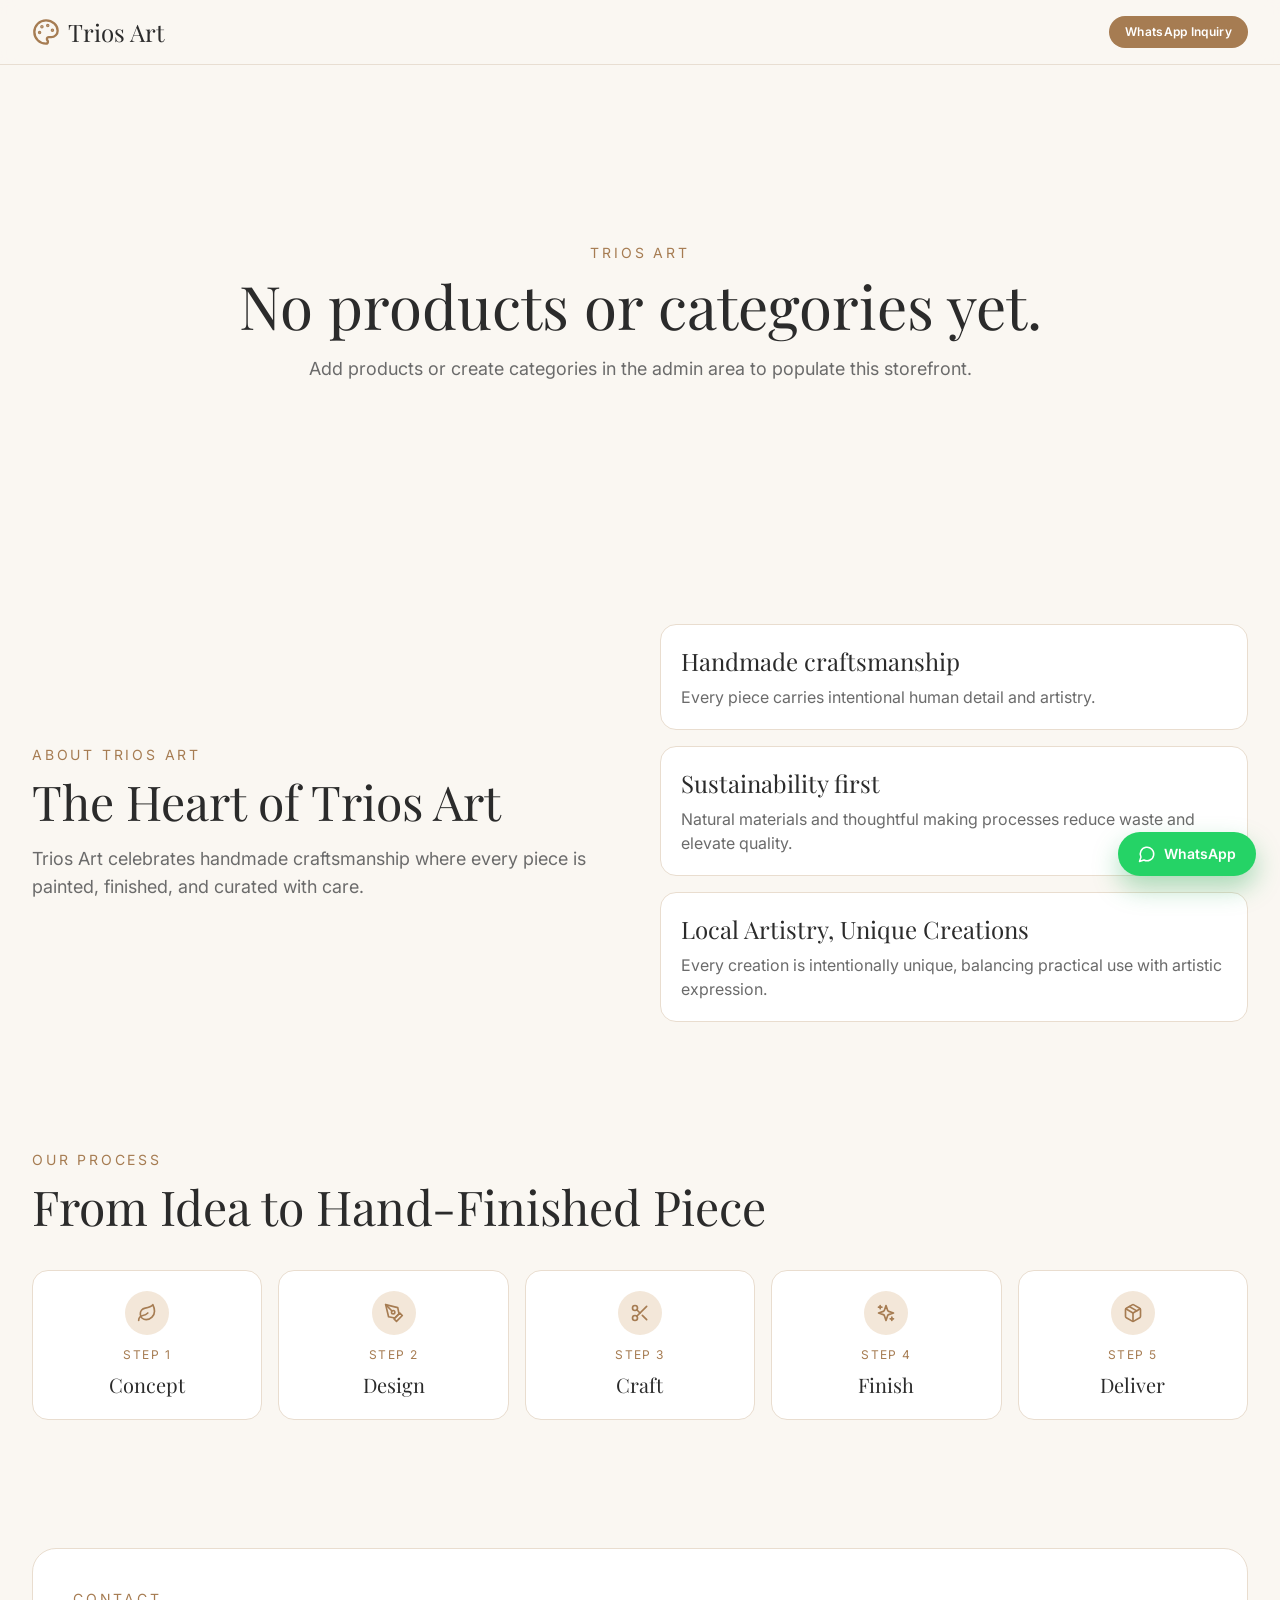
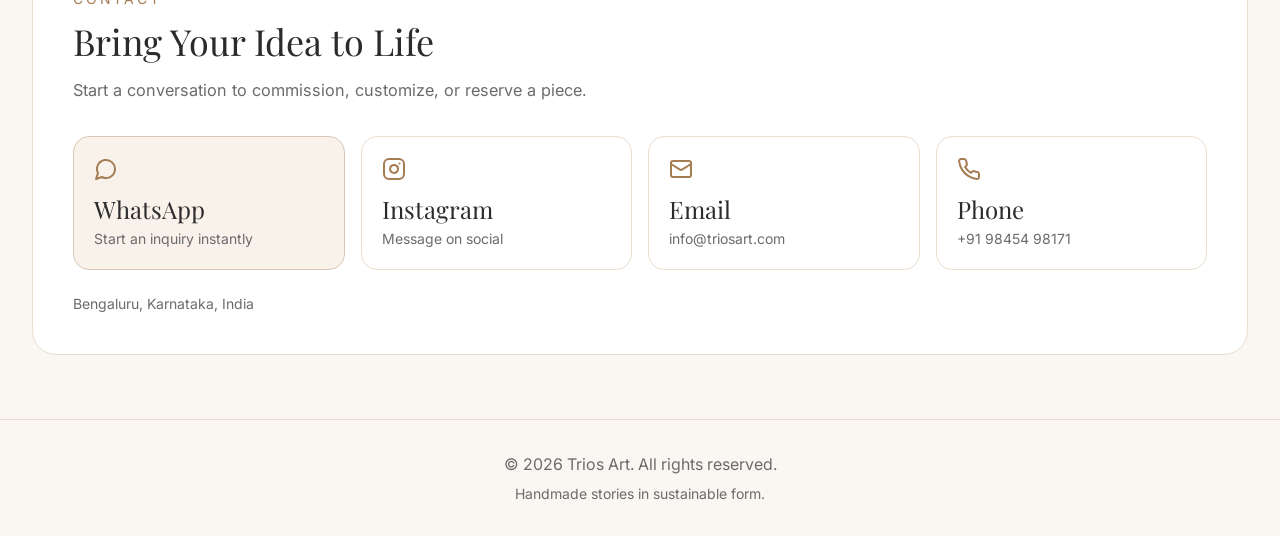
==== index.html @ 34c8eeb1 "Deploy from private repo" ====
<!doctype html>
<html lang="en">
  <head>
    <meta charset="UTF-8" />
    <link rel="icon" type="image/svg+xml" href="./vite.svg" />
    <meta name="viewport" content="width=device-width, initial-scale=1.0" />
    <title>Trios Art | Hand-Painted Jute Bags</title>
    <meta name="description" content="Trios Art offers unique hand-painted jute bags that combine artistic expression with sustainable fashion. Shop our collection of eco-friendly, stylish bags.">
    <script type="module" crossorigin src="./assets/index-BAmdOoWo.js"></script>
    <link rel="stylesheet" crossorigin href="./assets/index-DMpPQ1iT.css">
  </head>
  <body>
    <div id="root"></div>
  </body>
</html>
---- assets/index-DMpPQ1iT.css ----
@import"https://fonts.googleapis.com/css2?family=Inter:wght@400;500;600;700&family=Playfair+Display:wght@500;600;700&display=swap";*,:before,:after{--tw-border-spacing-x: 0;--tw-border-spacing-y: 0;--tw-translate-x: 0;--tw-translate-y: 0;--tw-rotate: 0;--tw-skew-x: 0;--tw-skew-y: 0;--tw-scale-x: 1;--tw-scale-y: 1;--tw-pan-x: ;--tw-pan-y: ;--tw-pinch-zoom: ;--tw-scroll-snap-strictness: proximity;--tw-gradient-from-position: ;--tw-gradient-via-position: ;--tw-gradient-to-position: ;--tw-ordinal: ;--tw-slashed-zero: ;--tw-numeric-figure: ;--tw-numeric-spacing: ;--tw-numeric-fraction: ;--tw-ring-inset: ;--tw-ring-offset-width: 0px;--tw-ring-offset-color: #fff;--tw-ring-color: rgb(59 130 246 / .5);--tw-ring-offset-shadow: 0 0 #0000;--tw-ring-shadow: 0 0 #0000;--tw-shadow: 0 0 #0000;--tw-shadow-colored: 0 0 #0000;--tw-blur: ;--tw-brightness: ;--tw-contrast: ;--tw-grayscale: ;--tw-hue-rotate: ;--tw-invert: ;--tw-saturate: ;--tw-sepia: ;--tw-drop-shadow: ;--tw-backdrop-blur: ;--tw-backdrop-brightness: ;--tw-backdrop-contrast: ;--tw-backdrop-grayscale: ;--tw-backdrop-hue-rotate: ;--tw-backdrop-invert: ;--tw-backdrop-opacity: ;--tw-backdrop-saturate: ;--tw-backdrop-sepia: ;--tw-contain-size: ;--tw-contain-layout: ;--tw-contain-paint: ;--tw-contain-style: }::backdrop{--tw-border-spacing-x: 0;--tw-border-spacing-y: 0;--tw-translate-x: 0;--tw-translate-y: 0;--tw-rotate: 0;--tw-skew-x: 0;--tw-skew-y: 0;--tw-scale-x: 1;--tw-scale-y: 1;--tw-pan-x: ;--tw-pan-y: ;--tw-pinch-zoom: ;--tw-scroll-snap-strictness: proximity;--tw-gradient-from-position: ;--tw-gradient-via-position: ;--tw-gradient-to-position: ;--tw-ordinal: ;--tw-slashed-zero: ;--tw-numeric-figure: ;--tw-numeric-spacing: ;--tw-numeric-fraction: ;--tw-ring-inset: ;--tw-ring-offset-width: 0px;--tw-ring-offset-color: #fff;--tw-ring-color: rgb(59 130 246 / .5);--tw-ring-offset-shadow: 0 0 #0000;--tw-ring-shadow: 0 0 #0000;--tw-shadow: 0 0 #0000;--tw-shadow-colored: 0 0 #0000;--tw-blur: ;--tw-brightness: ;--tw-contrast: ;--tw-grayscale: ;--tw-hue-rotate: ;--tw-invert: ;--tw-saturate: ;--tw-sepia: ;--tw-drop-shadow: ;--tw-backdrop-blur: ;--tw-backdrop-brightness: ;--tw-backdrop-contrast: ;--tw-backdrop-grayscale: ;--tw-backdrop-hue-rotate: ;--tw-backdrop-invert: ;--tw-backdrop-opacity: ;--tw-backdrop-saturate: ;--tw-backdrop-sepia: ;--tw-contain-size: ;--tw-contain-layout: ;--tw-contain-paint: ;--tw-contain-style: }*,:before,:after{box-sizing:border-box;border-width:0;border-style:solid;border-color:#cfcfcf}:before,:after{--tw-content: ""}html,:host{line-height:1.5;-webkit-text-size-adjust:100%;-moz-tab-size:4;-o-tab-size:4;tab-size:4;font-family:Inter,ui-sans-serif,system-ui,sans-serif;font-feature-settings:normal;font-variation-settings:normal;-webkit-tap-highlight-color:transparent}body{margin:0;line-height:inherit}hr{height:0;color:inherit;border-top-width:1px}abbr:where([title]){-webkit-text-decoration:underline dotted;text-decoration:underline dotted}h1,h2,h3,h4,h5,h6{font-size:inherit;font-weight:inherit}a{color:inherit;text-decoration:inherit}b,strong{font-weight:bolder}code,kbd,samp,pre{font-family:ui-monospace,SFMono-Regular,Menlo,Monaco,Consolas,Liberation Mono,Courier New,monospace;font-feature-settings:normal;font-variation-settings:normal;font-size:1em}small{font-size:80%}sub,sup{font-size:75%;line-height:0;position:relative;vertical-align:baseline}sub{bottom:-.25em}sup{top:-.5em}table{text-indent:0;border-color:inherit;border-collapse:collapse}button,input,optgroup,select,textarea{font-family:inherit;font-feature-settings:inherit;font-variation-settings:inherit;font-size:100%;font-weight:inherit;line-height:inherit;letter-spacing:inherit;color:inherit;margin:0;padding:0}button,select{text-transform:none}button,input:where([type=button]),input:where([type=reset]),input:where([type=submit]){-webkit-appearance:button;background-color:transparent;background-image:none}:-moz-focusring{outline:auto}:-moz-ui-invalid{box-shadow:none}progress{vertical-align:baseline}::-webkit-inner-spin-button,::-webkit-outer-spin-button{height:auto}[type=search]{-webkit-appearance:textfield;outline-offset:-2px}::-webkit-search-decoration{-webkit-appearance:none}::-webkit-file-upload-button{-webkit-appearance:button;font:inherit}summary{display:list-item}blockquote,dl,dd,h1,h2,h3,h4,h5,h6,hr,figure,p,pre{margin:0}fieldset{margin:0;padding:0}legend{padding:0}ol,ul,menu{list-style:none;margin:0;padding:0}dialog{padding:0}textarea{resize:vertical}input::-moz-placeholder,textarea::-moz-placeholder{opacity:1;color:#6e6e6e}input::placeholder,textarea::placeholder{opacity:1;color:#6e6e6e}button,[role=button]{cursor:pointer}:disabled{cursor:default}img,svg,video,canvas,audio,iframe,embed,object{display:block;vertical-align:middle}img,video{max-width:100%;height:auto}[hidden]:where(:not([hidden=until-found])){display:none}html{scroll-behavior:smooth}body{font-family:Inter,ui-sans-serif,system-ui,sans-serif;background:#faf7f2;color:#2b2b2b}.pointer-events-none{pointer-events:none}.fixed{position:fixed}.absolute{position:absolute}.relative{position:relative}.sticky{position:sticky}.inset-0{top:0;right:0;bottom:0;left:0}.bottom-5{bottom:1.25rem}.bottom-6{bottom:1.5rem}.left-4{left:1rem}.left-6{left:1.5rem}.right-5{right:1.25rem}.right-6{right:1.5rem}.top-0{top:0}.top-4{top:1rem}.top-6{top:1.5rem}.z-10{z-index:10}.z-40{z-index:40}.z-50{z-index:50}.mx-auto{margin-left:auto;margin-right:auto}.-mt-3{margin-top:-.75rem}.mb-1{margin-bottom:.25rem}.mb-14{margin-bottom:3.5rem}.mb-2{margin-bottom:.5rem}.mb-3{margin-bottom:.75rem}.mb-4{margin-bottom:1rem}.mb-6{margin-bottom:1.5rem}.mb-8{margin-bottom:2rem}.ml-auto{margin-left:auto}.mt-0\.5{margin-top:.125rem}.mt-1{margin-top:.25rem}.mt-10{margin-top:2.5rem}.mt-2{margin-top:.5rem}.mt-3{margin-top:.75rem}.mt-4{margin-top:1rem}.mt-5{margin-top:1.25rem}.mt-6{margin-top:1.5rem}.mt-8{margin-top:2rem}.line-clamp-2{overflow:hidden;display:-webkit-box;-webkit-box-orient:vertical;-webkit-line-clamp:2}.line-clamp-3{overflow:hidden;display:-webkit-box;-webkit-box-orient:vertical;-webkit-line-clamp:3}.line-clamp-5{overflow:hidden;display:-webkit-box;-webkit-box-orient:vertical;-webkit-line-clamp:5}.block{display:block}.inline-block{display:inline-block}.flex{display:flex}.inline-flex{display:inline-flex}.grid{display:grid}.hidden{display:none}.h-11{height:2.75rem}.h-14{height:3.5rem}.h-2{height:.5rem}.h-2\.5{height:.625rem}.h-20{height:5rem}.h-24{height:6rem}.h-28{height:7rem}.h-4{height:1rem}.h-5{height:1.25rem}.h-64{height:16rem}.h-7{height:1.75rem}.h-9{height:2.25rem}.h-\[320px\]{height:320px}.h-\[420px\]{height:420px}.h-full{height:100%}.min-h-\[55vh\]{min-height:55vh}.min-h-screen{min-height:100vh}.w-11{width:2.75rem}.w-14{width:3.5rem}.w-2{width:.5rem}.w-20{width:5rem}.w-28{width:7rem}.w-4{width:1rem}.w-5{width:1.25rem}.w-7{width:1.75rem}.w-9{width:2.25rem}.w-auto{width:auto}.w-fit{width:-moz-fit-content;width:fit-content}.w-full{width:100%}.min-w-0{min-width:0px}.max-w-2xl{max-width:42rem}.max-w-3xl{max-width:48rem}.max-w-6xl{max-width:72rem}.max-w-7xl{max-width:80rem}.max-w-md{max-width:28rem}.flex-1{flex:1 1 0%}.flex-shrink-0{flex-shrink:0}.translate-y-0{--tw-translate-y: 0px;transform:translate(var(--tw-translate-x),var(--tw-translate-y)) rotate(var(--tw-rotate)) skew(var(--tw-skew-x)) skewY(var(--tw-skew-y)) scaleX(var(--tw-scale-x)) scaleY(var(--tw-scale-y))}.translate-y-5{--tw-translate-y: 1.25rem;transform:translate(var(--tw-translate-x),var(--tw-translate-y)) rotate(var(--tw-rotate)) skew(var(--tw-skew-x)) skewY(var(--tw-skew-y)) scaleX(var(--tw-scale-x)) scaleY(var(--tw-scale-y))}.transform{transform:translate(var(--tw-translate-x),var(--tw-translate-y)) rotate(var(--tw-rotate)) skew(var(--tw-skew-x)) skewY(var(--tw-skew-y)) scaleX(var(--tw-scale-x)) scaleY(var(--tw-scale-y))}.cursor-pointer{cursor:pointer}.select-none{-webkit-user-select:none;-moz-user-select:none;user-select:none}.resize-y{resize:vertical}.grid-cols-1{grid-template-columns:repeat(1,minmax(0,1fr))}.grid-cols-2{grid-template-columns:repeat(2,minmax(0,1fr))}.grid-cols-3{grid-template-columns:repeat(3,minmax(0,1fr))}.grid-cols-5{grid-template-columns:repeat(5,minmax(0,1fr))}.flex-col{flex-direction:column}.flex-wrap{flex-wrap:wrap}.items-start{align-items:flex-start}.items-end{align-items:flex-end}.items-center{align-items:center}.justify-end{justify-content:flex-end}.justify-center{justify-content:center}.justify-between{justify-content:space-between}.gap-1{gap:.25rem}.gap-10{gap:2.5rem}.gap-2{gap:.5rem}.gap-3{gap:.75rem}.gap-4{gap:1rem}.gap-6{gap:1.5rem}.space-y-2>:not([hidden])~:not([hidden]){--tw-space-y-reverse: 0;margin-top:calc(.5rem * calc(1 - var(--tw-space-y-reverse)));margin-bottom:calc(.5rem * var(--tw-space-y-reverse))}.space-y-3>:not([hidden])~:not([hidden]){--tw-space-y-reverse: 0;margin-top:calc(.75rem * calc(1 - var(--tw-space-y-reverse)));margin-bottom:calc(.75rem * var(--tw-space-y-reverse))}.space-y-4>:not([hidden])~:not([hidden]){--tw-space-y-reverse: 0;margin-top:calc(1rem * calc(1 - var(--tw-space-y-reverse)));margin-bottom:calc(1rem * var(--tw-space-y-reverse))}.space-y-6>:not([hidden])~:not([hidden]){--tw-space-y-reverse: 0;margin-top:calc(1.5rem * calc(1 - var(--tw-space-y-reverse)));margin-bottom:calc(1.5rem * var(--tw-space-y-reverse))}.space-y-8>:not([hidden])~:not([hidden]){--tw-space-y-reverse: 0;margin-top:calc(2rem * calc(1 - var(--tw-space-y-reverse)));margin-bottom:calc(2rem * var(--tw-space-y-reverse))}.overflow-hidden{overflow:hidden}.truncate{overflow:hidden;text-overflow:ellipsis;white-space:nowrap}.rounded{border-radius:.25rem}.rounded-2xl{border-radius:1rem}.rounded-3xl{border-radius:1.5rem}.rounded-full{border-radius:9999px}.rounded-lg{border-radius:.5rem}.rounded-xl{border-radius:.75rem}.border{border-width:1px}.border-b{border-bottom-width:1px}.border-t{border-top-width:1px}.border-dashed{border-style:dashed}.border-\[\#A67C52\]{--tw-border-opacity: 1;border-color:rgb(166 124 82 / var(--tw-border-opacity, 1))}.border-\[\#D9C8B7\]{--tw-border-opacity: 1;border-color:rgb(217 200 183 / var(--tw-border-opacity, 1))}.border-\[\#E8DED2\]{--tw-border-opacity: 1;border-color:rgb(232 222 210 / var(--tw-border-opacity, 1))}.border-\[\#E9DDCF\]{--tw-border-opacity: 1;border-color:rgb(233 221 207 / var(--tw-border-opacity, 1))}.border-\[\#EDE3D8\]{--tw-border-opacity: 1;border-color:rgb(237 227 216 / var(--tw-border-opacity, 1))}.border-\[\#EFE5D9\]{--tw-border-opacity: 1;border-color:rgb(239 229 217 / var(--tw-border-opacity, 1))}.border-amber-200{--tw-border-opacity: 1;border-color:rgb(245 229 161 / var(--tw-border-opacity, 1))}.border-gray-200{--tw-border-opacity: 1;border-color:rgb(207 207 207 / var(--tw-border-opacity, 1))}.border-gray-300{--tw-border-opacity: 1;border-color:rgb(158 158 158 / var(--tw-border-opacity, 1))}.border-indigo-500{--tw-border-opacity: 1;border-color:rgb(91 68 204 / var(--tw-border-opacity, 1))}.border-indigo-600{--tw-border-opacity: 1;border-color:rgb(76 55 171 / var(--tw-border-opacity, 1))}.border-red-200{--tw-border-opacity: 1;border-color:rgb(254 202 202 / var(--tw-border-opacity, 1))}.border-red-300{--tw-border-opacity: 1;border-color:rgb(252 165 165 / var(--tw-border-opacity, 1))}.border-transparent{border-color:transparent}.bg-\[\#25D366\]{--tw-bg-opacity: 1;background-color:rgb(37 211 102 / var(--tw-bg-opacity, 1))}.bg-\[\#A67C52\]{--tw-bg-opacity: 1;background-color:rgb(166 124 82 / var(--tw-bg-opacity, 1))}.bg-\[\#A67C52\]\/10{background-color:#a67c521a}.bg-\[\#C4A882\]{--tw-bg-opacity: 1;background-color:rgb(196 168 130 / var(--tw-bg-opacity, 1))}.bg-\[\#F1E4D6\]{--tw-bg-opacity: 1;background-color:rgb(241 228 214 / var(--tw-bg-opacity, 1))}.bg-\[\#F3E7D9\]{--tw-bg-opacity: 1;background-color:rgb(243 231 217 / var(--tw-bg-opacity, 1))}.bg-\[\#F4E9DC\]{--tw-bg-opacity: 1;background-color:rgb(244 233 220 / var(--tw-bg-opacity, 1))}.bg-\[\#F4EEE6\]{--tw-bg-opacity: 1;background-color:rgb(244 238 230 / var(--tw-bg-opacity, 1))}.bg-\[\#F7F1E8\]{--tw-bg-opacity: 1;background-color:rgb(247 241 232 / var(--tw-bg-opacity, 1))}.bg-\[\#F8F2EA\]{--tw-bg-opacity: 1;background-color:rgb(248 242 234 / var(--tw-bg-opacity, 1))}.bg-\[\#FAF7F2\]{--tw-bg-opacity: 1;background-color:rgb(250 247 242 / var(--tw-bg-opacity, 1))}.bg-\[\#FAF7F2\]\/90{background-color:#faf7f2e6}.bg-\[\#FBF8F3\]{--tw-bg-opacity: 1;background-color:rgb(251 248 243 / var(--tw-bg-opacity, 1))}.bg-amber-50{--tw-bg-opacity: 1;background-color:rgb(255 251 235 / var(--tw-bg-opacity, 1))}.bg-gray-100{--tw-bg-opacity: 1;background-color:rgb(229 229 229 / var(--tw-bg-opacity, 1))}.bg-gray-50{--tw-bg-opacity: 1;background-color:rgb(245 245 245 / var(--tw-bg-opacity, 1))}.bg-green-100{--tw-bg-opacity: 1;background-color:rgb(220 252 231 / var(--tw-bg-opacity, 1))}.bg-indigo-50{--tw-bg-opacity: 1;background-color:rgb(240 236 249 / var(--tw-bg-opacity, 1))}.bg-indigo-600{--tw-bg-opacity: 1;background-color:rgb(76 55 171 / var(--tw-bg-opacity, 1))}.bg-red-50{--tw-bg-opacity: 1;background-color:rgb(254 242 242 / var(--tw-bg-opacity, 1))}.bg-red-600{--tw-bg-opacity: 1;background-color:rgb(220 38 38 / var(--tw-bg-opacity, 1))}.bg-white{--tw-bg-opacity: 1;background-color:rgb(255 255 255 / var(--tw-bg-opacity, 1))}.bg-white\/80{background-color:#fffc}.bg-gradient-to-b{background-image:linear-gradient(to bottom,var(--tw-gradient-stops))}.from-\[\#F5EDE0\]{--tw-gradient-from: #F5EDE0 var(--tw-gradient-from-position);--tw-gradient-to: rgb(245 237 224 / 0) var(--tw-gradient-to-position);--tw-gradient-stops: var(--tw-gradient-from), var(--tw-gradient-to)}.via-\[\#FAF3EB\]{--tw-gradient-to: rgb(250 243 235 / 0) var(--tw-gradient-to-position);--tw-gradient-stops: var(--tw-gradient-from), #FAF3EB var(--tw-gradient-via-position), var(--tw-gradient-to)}.to-\[\#FAF7F2\]{--tw-gradient-to: #FAF7F2 var(--tw-gradient-to-position)}.fill-current{fill:currentColor}.object-contain{-o-object-fit:contain;object-fit:contain}.object-cover{-o-object-fit:cover;object-fit:cover}.p-1{padding:.25rem}.p-2{padding:.5rem}.p-3{padding:.75rem}.p-4{padding:1rem}.p-5{padding:1.25rem}.p-6{padding:1.5rem}.p-7{padding:1.75rem}.p-8{padding:2rem}.px-2{padding-left:.5rem;padding-right:.5rem}.px-3{padding-left:.75rem;padding-right:.75rem}.px-4{padding-left:1rem;padding-right:1rem}.px-5{padding-left:1.25rem;padding-right:1.25rem}.px-6{padding-left:1.5rem;padding-right:1.5rem}.py-0\.5{padding-top:.125rem;padding-bottom:.125rem}.py-1{padding-top:.25rem;padding-bottom:.25rem}.py-1\.5{padding-top:.375rem;padding-bottom:.375rem}.py-10{padding-top:2.5rem;padding-bottom:2.5rem}.py-14{padding-top:3.5rem;padding-bottom:3.5rem}.py-16{padding-top:4rem;padding-bottom:4rem}.py-2{padding-top:.5rem;padding-bottom:.5rem}.py-2\.5{padding-top:.625rem;padding-bottom:.625rem}.py-3{padding-top:.75rem;padding-bottom:.75rem}.py-4{padding-top:1rem;padding-bottom:1rem}.py-8{padding-top:2rem;padding-bottom:2rem}.pb-8{padding-bottom:2rem}.pt-14{padding-top:3.5rem}.pt-3{padding-top:.75rem}.pt-4{padding-top:1rem}.pt-6{padding-top:1.5rem}.text-left{text-align:left}.text-center{text-align:center}.font-serif{font-family:ui-serif,Georgia,Cambria,Times New Roman,Times,serif}.text-2xl{font-size:1.5rem;line-height:2rem}.text-4xl{font-size:2.25rem;line-height:2.5rem}.text-5xl{font-size:3rem;line-height:1}.text-\[0\.65rem\]{font-size:.65rem}.text-\[0\.94rem\]{font-size:.94rem}.text-\[0\.95rem\]{font-size:.95rem}.text-\[0\.97rem\]{font-size:.97rem}.text-\[0\.98rem\]{font-size:.98rem}.text-\[1\.02rem\]{font-size:1.02rem}.text-\[1\.65rem\]{font-size:1.65rem}.text-\[1\.6rem\]{font-size:1.6rem}.text-\[2\.05rem\]{font-size:2.05rem}.text-\[2\.35rem\]{font-size:2.35rem}.text-\[2rem\]{font-size:2rem}.text-\[8rem\]{font-size:8rem}.text-base{font-size:1rem;line-height:1.5rem}.text-lg{font-size:1.125rem;line-height:1.75rem}.text-sm{font-size:.875rem;line-height:1.25rem}.text-xl{font-size:1.25rem;line-height:1.75rem}.text-xs{font-size:.75rem;line-height:1rem}.font-bold{font-weight:700}.font-medium{font-weight:500}.font-semibold{font-weight:600}.uppercase{text-transform:uppercase}.leading-\[1\.1\]{line-height:1.1}.leading-none{line-height:1}.leading-relaxed{line-height:1.625}.leading-tight{line-height:1.25}.tracking-\[0\.08em\]{letter-spacing:.08em}.tracking-\[0\.12em\]{letter-spacing:.12em}.tracking-\[0\.14em\]{letter-spacing:.14em}.tracking-\[0\.18em\]{letter-spacing:.18em}.tracking-\[0\.1em\]{letter-spacing:.1em}.tracking-\[0\.2em\]{letter-spacing:.2em}.tracking-wide{letter-spacing:.025em}.text-\[\#2B2B2B\]{--tw-text-opacity: 1;color:rgb(43 43 43 / var(--tw-text-opacity, 1))}.text-\[\#6B6B6B\]{--tw-text-opacity: 1;color:rgb(107 107 107 / var(--tw-text-opacity, 1))}.text-\[\#7F5B3A\]{--tw-text-opacity: 1;color:rgb(127 91 58 / var(--tw-text-opacity, 1))}.text-\[\#8F6843\]{--tw-text-opacity: 1;color:rgb(143 104 67 / var(--tw-text-opacity, 1))}.text-\[\#A67C52\]{--tw-text-opacity: 1;color:rgb(166 124 82 / var(--tw-text-opacity, 1))}.text-\[\#A67C52\]\/10{color:#a67c521a}.text-amber-700{--tw-text-opacity: 1;color:rgb(180 83 9 / var(--tw-text-opacity, 1))}.text-gray-400{--tw-text-opacity: 1;color:rgb(110 110 110 / var(--tw-text-opacity, 1))}.text-gray-500{--tw-text-opacity: 1;color:rgb(79 79 79 / var(--tw-text-opacity, 1))}.text-gray-600{--tw-text-opacity: 1;color:rgb(61 61 61 / var(--tw-text-opacity, 1))}.text-gray-700{--tw-text-opacity: 1;color:rgb(45 45 45 / var(--tw-text-opacity, 1))}.text-gray-800{--tw-text-opacity: 1;color:rgb(30 30 30 / var(--tw-text-opacity, 1))}.text-gray-900{--tw-text-opacity: 1;color:rgb(18 18 18 / var(--tw-text-opacity, 1))}.text-green-700{--tw-text-opacity: 1;color:rgb(21 128 61 / var(--tw-text-opacity, 1))}.text-indigo-700{--tw-text-opacity: 1;color:rgb(61 42 138 / var(--tw-text-opacity, 1))}.text-red-500{--tw-text-opacity: 1;color:rgb(239 68 68 / var(--tw-text-opacity, 1))}.text-red-600{--tw-text-opacity: 1;color:rgb(220 38 38 / var(--tw-text-opacity, 1))}.text-red-700{--tw-text-opacity: 1;color:rgb(185 28 28 / var(--tw-text-opacity, 1))}.text-white{--tw-text-opacity: 1;color:rgb(255 255 255 / var(--tw-text-opacity, 1))}.opacity-0{opacity:0}.opacity-100{opacity:1}.opacity-50{opacity:.5}.shadow{--tw-shadow: 0 1px 3px 0 rgb(0 0 0 / .1), 0 1px 2px -1px rgb(0 0 0 / .1);--tw-shadow-colored: 0 1px 3px 0 var(--tw-shadow-color), 0 1px 2px -1px var(--tw-shadow-color);box-shadow:var(--tw-ring-offset-shadow, 0 0 #0000),var(--tw-ring-shadow, 0 0 #0000),var(--tw-shadow)}.shadow-\[0_12px_26px_rgba\(22\,163\,74\,0\.35\)\]{--tw-shadow: 0 12px 26px rgba(22,163,74,.35);--tw-shadow-colored: 0 12px 26px var(--tw-shadow-color);box-shadow:var(--tw-ring-offset-shadow, 0 0 #0000),var(--tw-ring-shadow, 0 0 #0000),var(--tw-shadow)}.shadow-\[0_20px_50px_rgba\(166\,124\,82\,0\.18\)\]{--tw-shadow: 0 20px 50px rgba(166,124,82,.18);--tw-shadow-colored: 0 20px 50px var(--tw-shadow-color);box-shadow:var(--tw-ring-offset-shadow, 0 0 #0000),var(--tw-ring-shadow, 0 0 #0000),var(--tw-shadow)}.shadow-md{--tw-shadow: 0 4px 6px -1px rgb(0 0 0 / .1), 0 2px 4px -2px rgb(0 0 0 / .1);--tw-shadow-colored: 0 4px 6px -1px var(--tw-shadow-color), 0 2px 4px -2px var(--tw-shadow-color);box-shadow:var(--tw-ring-offset-shadow, 0 0 #0000),var(--tw-ring-shadow, 0 0 #0000),var(--tw-shadow)}.shadow-sm{--tw-shadow: 0 1px 2px 0 rgb(0 0 0 / .05);--tw-shadow-colored: 0 1px 2px 0 var(--tw-shadow-color);box-shadow:var(--tw-ring-offset-shadow, 0 0 #0000),var(--tw-ring-shadow, 0 0 #0000),var(--tw-shadow)}.ring-1{--tw-ring-offset-shadow: var(--tw-ring-inset) 0 0 0 var(--tw-ring-offset-width) var(--tw-ring-offset-color);--tw-ring-shadow: var(--tw-ring-inset) 0 0 0 calc(1px + var(--tw-ring-offset-width)) var(--tw-ring-color);box-shadow:var(--tw-ring-offset-shadow),var(--tw-ring-shadow),var(--tw-shadow, 0 0 #0000)}.ring-2{--tw-ring-offset-shadow: var(--tw-ring-inset) 0 0 0 var(--tw-ring-offset-width) var(--tw-ring-offset-color);--tw-ring-shadow: var(--tw-ring-inset) 0 0 0 calc(2px + var(--tw-ring-offset-width)) var(--tw-ring-color);box-shadow:var(--tw-ring-offset-shadow),var(--tw-ring-shadow),var(--tw-shadow, 0 0 #0000)}.ring-inset{--tw-ring-inset: inset}.ring-\[\#D9C8B7\]{--tw-ring-opacity: 1;--tw-ring-color: rgb(217 200 183 / var(--tw-ring-opacity, 1))}.ring-gray-200{--tw-ring-opacity: 1;--tw-ring-color: rgb(207 207 207 / var(--tw-ring-opacity, 1))}.ring-indigo-200{--tw-ring-opacity: 1;--tw-ring-color: rgb(192 179 235 / var(--tw-ring-opacity, 1))}.filter{filter:var(--tw-blur) var(--tw-brightness) var(--tw-contrast) var(--tw-grayscale) var(--tw-hue-rotate) var(--tw-invert) var(--tw-saturate) var(--tw-sepia) var(--tw-drop-shadow)}.backdrop-blur{--tw-backdrop-blur: blur(8px);-webkit-backdrop-filter:var(--tw-backdrop-blur) var(--tw-backdrop-brightness) var(--tw-backdrop-contrast) var(--tw-backdrop-grayscale) var(--tw-backdrop-hue-rotate) var(--tw-backdrop-invert) var(--tw-backdrop-opacity) var(--tw-backdrop-saturate) var(--tw-backdrop-sepia);backdrop-filter:var(--tw-backdrop-blur) var(--tw-backdrop-brightness) var(--tw-backdrop-contrast) var(--tw-backdrop-grayscale) var(--tw-backdrop-hue-rotate) var(--tw-backdrop-invert) var(--tw-backdrop-opacity) var(--tw-backdrop-saturate) var(--tw-backdrop-sepia)}.transition{transition-property:color,background-color,border-color,text-decoration-color,fill,stroke,opacity,box-shadow,transform,filter,-webkit-backdrop-filter;transition-property:color,background-color,border-color,text-decoration-color,fill,stroke,opacity,box-shadow,transform,filter,backdrop-filter;transition-property:color,background-color,border-color,text-decoration-color,fill,stroke,opacity,box-shadow,transform,filter,backdrop-filter,-webkit-backdrop-filter;transition-timing-function:cubic-bezier(.4,0,.2,1);transition-duration:.15s}.transition-all{transition-property:all;transition-timing-function:cubic-bezier(.4,0,.2,1);transition-duration:.15s}.transition-shadow{transition-property:box-shadow;transition-timing-function:cubic-bezier(.4,0,.2,1);transition-duration:.15s}.transition-transform{transition-property:transform;transition-timing-function:cubic-bezier(.4,0,.2,1);transition-duration:.15s}.duration-200{transition-duration:.2s}.duration-300{transition-duration:.3s}.duration-500{transition-duration:.5s}.duration-700{transition-duration:.7s}.ease-out{transition-timing-function:cubic-bezier(0,0,.2,1)}.font-heading{font-family:Playfair Display,serif}.hover\:-translate-y-1:hover{--tw-translate-y: -.25rem;transform:translate(var(--tw-translate-x),var(--tw-translate-y)) rotate(var(--tw-rotate)) skew(var(--tw-skew-x)) skewY(var(--tw-skew-y)) scaleX(var(--tw-scale-x)) scaleY(var(--tw-scale-y))}.hover\:scale-105:hover{--tw-scale-x: 1.05;--tw-scale-y: 1.05;transform:translate(var(--tw-translate-x),var(--tw-translate-y)) rotate(var(--tw-rotate)) skew(var(--tw-skew-x)) skewY(var(--tw-skew-y)) scaleX(var(--tw-scale-x)) scaleY(var(--tw-scale-y))}.hover\:scale-\[1\.02\]:hover{--tw-scale-x: 1.02;--tw-scale-y: 1.02;transform:translate(var(--tw-translate-x),var(--tw-translate-y)) rotate(var(--tw-rotate)) skew(var(--tw-skew-x)) skewY(var(--tw-skew-y)) scaleX(var(--tw-scale-x)) scaleY(var(--tw-scale-y))}.hover\:bg-\[\#8F6843\]:hover{--tw-bg-opacity: 1;background-color:rgb(143 104 67 / var(--tw-bg-opacity, 1))}.hover\:bg-\[\#A67C52\]:hover{--tw-bg-opacity: 1;background-color:rgb(166 124 82 / var(--tw-bg-opacity, 1))}.hover\:bg-\[\#F7F1E8\]:hover{--tw-bg-opacity: 1;background-color:rgb(247 241 232 / var(--tw-bg-opacity, 1))}.hover\:bg-gray-100:hover{--tw-bg-opacity: 1;background-color:rgb(229 229 229 / var(--tw-bg-opacity, 1))}.hover\:bg-gray-200:hover{--tw-bg-opacity: 1;background-color:rgb(207 207 207 / var(--tw-bg-opacity, 1))}.hover\:bg-gray-50:hover{--tw-bg-opacity: 1;background-color:rgb(245 245 245 / var(--tw-bg-opacity, 1))}.hover\:bg-indigo-700:hover{--tw-bg-opacity: 1;background-color:rgb(61 42 138 / var(--tw-bg-opacity, 1))}.hover\:bg-red-50:hover{--tw-bg-opacity: 1;background-color:rgb(254 242 242 / var(--tw-bg-opacity, 1))}.hover\:bg-red-700:hover{--tw-bg-opacity: 1;background-color:rgb(185 28 28 / var(--tw-bg-opacity, 1))}.hover\:bg-white\/60:hover{background-color:#fff9}.hover\:text-gray-800:hover{--tw-text-opacity: 1;color:rgb(30 30 30 / var(--tw-text-opacity, 1))}.hover\:text-red-700:hover{--tw-text-opacity: 1;color:rgb(185 28 28 / var(--tw-text-opacity, 1))}.hover\:text-white:hover{--tw-text-opacity: 1;color:rgb(255 255 255 / var(--tw-text-opacity, 1))}.hover\:shadow-\[0_10px_22px_rgba\(166\,124\,82\,0\.35\)\]:hover{--tw-shadow: 0 10px 22px rgba(166,124,82,.35);--tw-shadow-colored: 0 10px 22px var(--tw-shadow-color);box-shadow:var(--tw-ring-offset-shadow, 0 0 #0000),var(--tw-ring-shadow, 0 0 #0000),var(--tw-shadow)}.hover\:shadow-\[0_16px_30px_rgba\(22\,163\,74\,0\.42\)\]:hover{--tw-shadow: 0 16px 30px rgba(22,163,74,.42);--tw-shadow-colored: 0 16px 30px var(--tw-shadow-color);box-shadow:var(--tw-ring-offset-shadow, 0 0 #0000),var(--tw-ring-shadow, 0 0 #0000),var(--tw-shadow)}.hover\:shadow-\[0_18px_34px_rgba\(66\,44\,24\,0\.14\)\]:hover{--tw-shadow: 0 18px 34px rgba(66,44,24,.14);--tw-shadow-colored: 0 18px 34px var(--tw-shadow-color);box-shadow:var(--tw-ring-offset-shadow, 0 0 #0000),var(--tw-ring-shadow, 0 0 #0000),var(--tw-shadow)}.hover\:shadow-lg:hover{--tw-shadow: 0 10px 15px -3px rgb(0 0 0 / .1), 0 4px 6px -4px rgb(0 0 0 / .1);--tw-shadow-colored: 0 10px 15px -3px var(--tw-shadow-color), 0 4px 6px -4px var(--tw-shadow-color);box-shadow:var(--tw-ring-offset-shadow, 0 0 #0000),var(--tw-ring-shadow, 0 0 #0000),var(--tw-shadow)}.hover\:shadow-md:hover{--tw-shadow: 0 4px 6px -1px rgb(0 0 0 / .1), 0 2px 4px -2px rgb(0 0 0 / .1);--tw-shadow-colored: 0 4px 6px -1px var(--tw-shadow-color), 0 2px 4px -2px var(--tw-shadow-color);box-shadow:var(--tw-ring-offset-shadow, 0 0 #0000),var(--tw-ring-shadow, 0 0 #0000),var(--tw-shadow)}.disabled\:cursor-not-allowed:disabled{cursor:not-allowed}.disabled\:opacity-40:disabled{opacity:.4}.disabled\:opacity-50:disabled{opacity:.5}.disabled\:opacity-60:disabled{opacity:.6}.group:hover .group-hover\:scale-105{--tw-scale-x: 1.05;--tw-scale-y: 1.05;transform:translate(var(--tw-translate-x),var(--tw-translate-y)) rotate(var(--tw-rotate)) skew(var(--tw-skew-x)) skewY(var(--tw-skew-y)) scaleX(var(--tw-scale-x)) scaleY(var(--tw-scale-y))}@media (min-width: 640px){.sm\:bottom-6{bottom:1.5rem}.sm\:right-6{right:1.5rem}.sm\:mt-6{margin-top:1.5rem}.sm\:mt-8{margin-top:2rem}.sm\:grid-cols-2{grid-template-columns:repeat(2,minmax(0,1fr))}.sm\:grid-cols-4{grid-template-columns:repeat(4,minmax(0,1fr))}.sm\:flex-row{flex-direction:row}.sm\:items-start{align-items:flex-start}.sm\:items-center{align-items:center}.sm\:justify-between{justify-content:space-between}.sm\:p-10{padding:2.5rem}.sm\:p-6{padding:1.5rem}.sm\:px-5{padding-left:1.25rem;padding-right:1.25rem}.sm\:px-6{padding-left:1.5rem;padding-right:1.5rem}.sm\:px-8{padding-left:2rem;padding-right:2rem}.sm\:py-12{padding-top:3rem;padding-bottom:3rem}.sm\:py-16{padding-top:4rem;padding-bottom:4rem}.sm\:py-20{padding-top:5rem;padding-bottom:5rem}.sm\:pb-10{padding-bottom:2.5rem}.sm\:pt-20{padding-top:5rem}.sm\:text-2xl{font-size:1.5rem;line-height:2rem}.sm\:text-3xl{font-size:1.875rem;line-height:2.25rem}.sm\:text-4xl{font-size:2.25rem;line-height:2.5rem}.sm\:text-5xl{font-size:3rem;line-height:1}.sm\:text-6xl{font-size:3.75rem;line-height:1}.sm\:text-\[12rem\]{font-size:12rem}.sm\:text-base{font-size:1rem;line-height:1.5rem}.sm\:text-lg{font-size:1.125rem;line-height:1.75rem}.sm\:text-sm{font-size:.875rem;line-height:1.25rem}}@media (min-width: 768px){.md\:col-span-2{grid-column:span 2 / span 2}.md\:grid-cols-2{grid-template-columns:repeat(2,minmax(0,1fr))}.md\:grid-cols-3{grid-template-columns:repeat(3,minmax(0,1fr))}.md\:grid-cols-4{grid-template-columns:repeat(4,minmax(0,1fr))}.md\:grid-cols-5{grid-template-columns:repeat(5,minmax(0,1fr))}}@media (min-width: 1024px){.lg\:grid-cols-2{grid-template-columns:repeat(2,minmax(0,1fr))}.lg\:grid-cols-3{grid-template-columns:repeat(3,minmax(0,1fr))}.lg\:grid-cols-4{grid-template-columns:repeat(4,minmax(0,1fr))}.lg\:items-center{align-items:center}.lg\:px-8{padding-left:2rem;padding-right:2rem}}
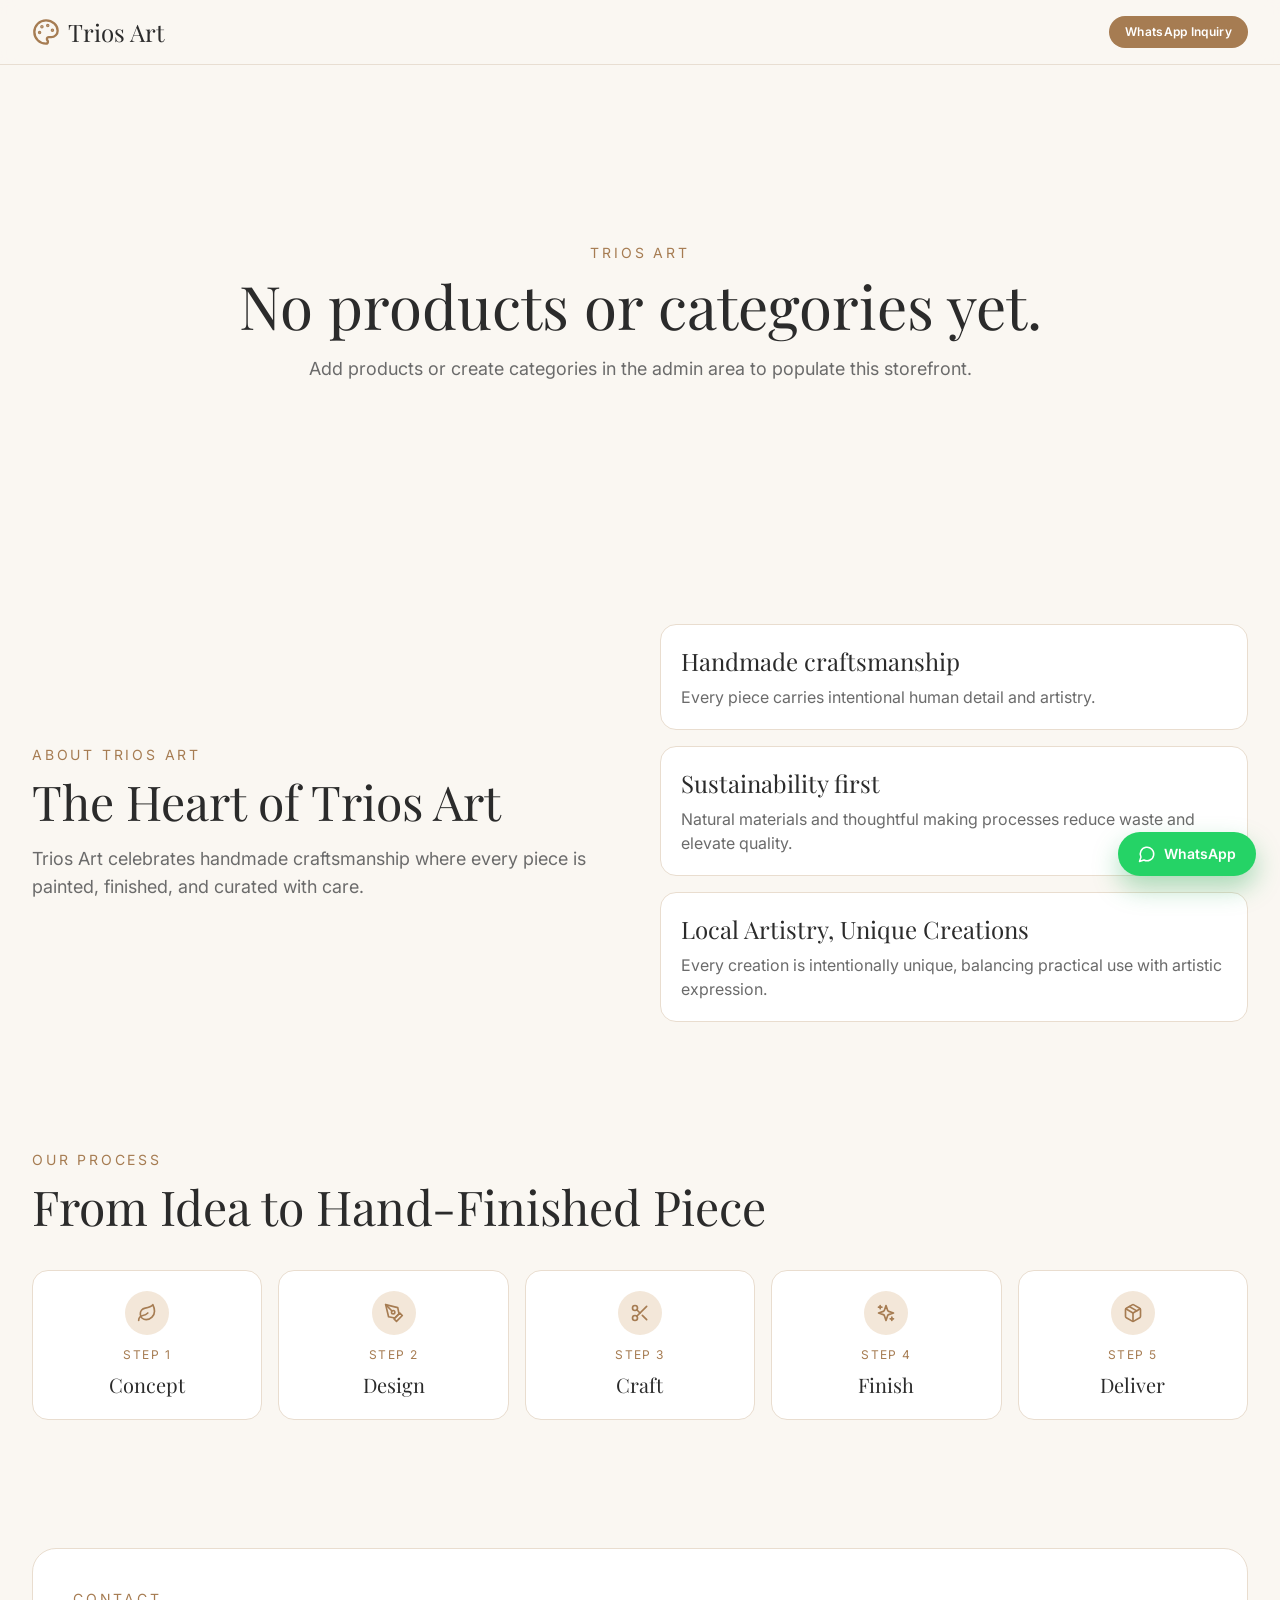
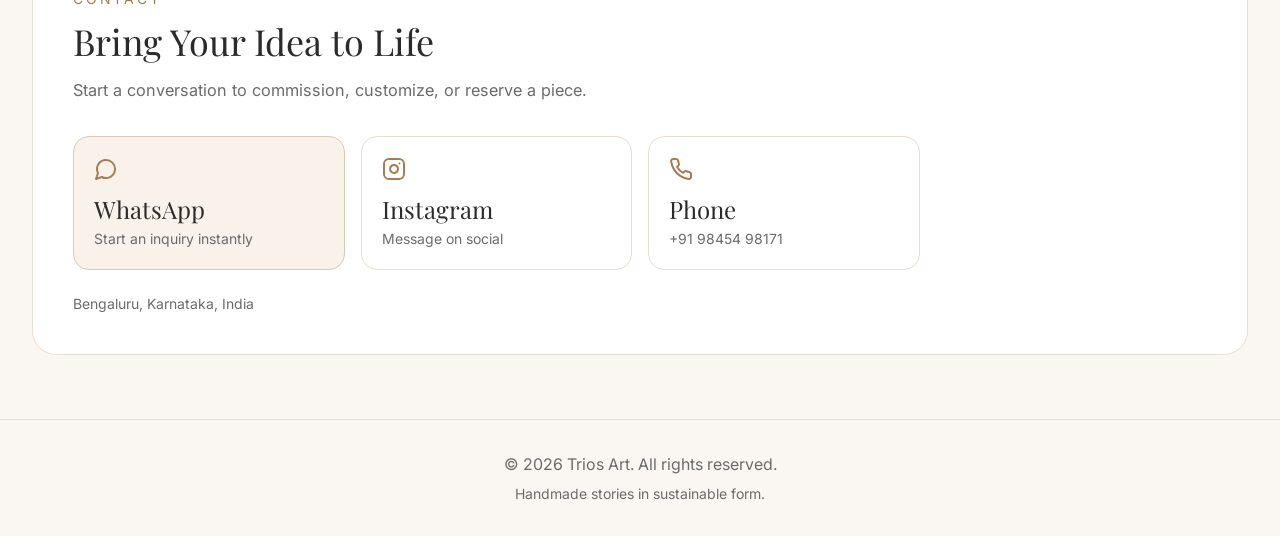
==== commit 30b668ce: "Deploy from private repo" ====
--- a/index.html
+++ b/index.html
@@ -6,8 +6,8 @@
     <meta name="viewport" content="width=device-width, initial-scale=1.0" />
     <title>Trios Art | Hand-Painted Jute Bags</title>
     <meta name="description" content="Trios Art offers unique hand-painted jute bags that combine artistic expression with sustainable fashion. Shop our collection of eco-friendly, stylish bags.">
-    <script type="module" crossorigin src="./assets/index-BAmdOoWo.js"></script>
-    <link rel="stylesheet" crossorigin href="./assets/index-DMpPQ1iT.css">
+    <script type="module" crossorigin src="./assets/index-X2_ZpUjC.js"></script>
+    <link rel="stylesheet" crossorigin href="./assets/index-9matQOxQ.css">
   </head>
   <body>
     <div id="root"></div>
--- a/assets/index-9matQOxQ.css
+++ b/assets/index-9matQOxQ.css
@@ -0,0 +1 @@
+@import"https://fonts.googleapis.com/css2?family=Inter:wght@400;500;600;700&family=Playfair+Display:wght@500;600;700&display=swap";*,:before,:after{--tw-border-spacing-x: 0;--tw-border-spacing-y: 0;--tw-translate-x: 0;--tw-translate-y: 0;--tw-rotate: 0;--tw-skew-x: 0;--tw-skew-y: 0;--tw-scale-x: 1;--tw-scale-y: 1;--tw-pan-x: ;--tw-pan-y: ;--tw-pinch-zoom: ;--tw-scroll-snap-strictness: proximity;--tw-gradient-from-position: ;--tw-gradient-via-position: ;--tw-gradient-to-position: ;--tw-ordinal: ;--tw-slashed-zero: ;--tw-numeric-figure: ;--tw-numeric-spacing: ;--tw-numeric-fraction: ;--tw-ring-inset: ;--tw-ring-offset-width: 0px;--tw-ring-offset-color: #fff;--tw-ring-color: rgb(59 130 246 / .5);--tw-ring-offset-shadow: 0 0 #0000;--tw-ring-shadow: 0 0 #0000;--tw-shadow: 0 0 #0000;--tw-shadow-colored: 0 0 #0000;--tw-blur: ;--tw-brightness: ;--tw-contrast: ;--tw-grayscale: ;--tw-hue-rotate: ;--tw-invert: ;--tw-saturate: ;--tw-sepia: ;--tw-drop-shadow: ;--tw-backdrop-blur: ;--tw-backdrop-brightness: ;--tw-backdrop-contrast: ;--tw-backdrop-grayscale: ;--tw-backdrop-hue-rotate: ;--tw-backdrop-invert: ;--tw-backdrop-opacity: ;--tw-backdrop-saturate: ;--tw-backdrop-sepia: ;--tw-contain-size: ;--tw-contain-layout: ;--tw-contain-paint: ;--tw-contain-style: }::backdrop{--tw-border-spacing-x: 0;--tw-border-spacing-y: 0;--tw-translate-x: 0;--tw-translate-y: 0;--tw-rotate: 0;--tw-skew-x: 0;--tw-skew-y: 0;--tw-scale-x: 1;--tw-scale-y: 1;--tw-pan-x: ;--tw-pan-y: ;--tw-pinch-zoom: ;--tw-scroll-snap-strictness: proximity;--tw-gradient-from-position: ;--tw-gradient-via-position: ;--tw-gradient-to-position: ;--tw-ordinal: ;--tw-slashed-zero: ;--tw-numeric-figure: ;--tw-numeric-spacing: ;--tw-numeric-fraction: ;--tw-ring-inset: ;--tw-ring-offset-width: 0px;--tw-ring-offset-color: #fff;--tw-ring-color: rgb(59 130 246 / .5);--tw-ring-offset-shadow: 0 0 #0000;--tw-ring-shadow: 0 0 #0000;--tw-shadow: 0 0 #0000;--tw-shadow-colored: 0 0 #0000;--tw-blur: ;--tw-brightness: ;--tw-contrast: ;--tw-grayscale: ;--tw-hue-rotate: ;--tw-invert: ;--tw-saturate: ;--tw-sepia: ;--tw-drop-shadow: ;--tw-backdrop-blur: ;--tw-backdrop-brightness: ;--tw-backdrop-contrast: ;--tw-backdrop-grayscale: ;--tw-backdrop-hue-rotate: ;--tw-backdrop-invert: ;--tw-backdrop-opacity: ;--tw-backdrop-saturate: ;--tw-backdrop-sepia: ;--tw-contain-size: ;--tw-contain-layout: ;--tw-contain-paint: ;--tw-contain-style: }*,:before,:after{box-sizing:border-box;border-width:0;border-style:solid;border-color:#cfcfcf}:before,:after{--tw-content: ""}html,:host{line-height:1.5;-webkit-text-size-adjust:100%;-moz-tab-size:4;-o-tab-size:4;tab-size:4;font-family:Inter,ui-sans-serif,system-ui,sans-serif;font-feature-settings:normal;font-variation-settings:normal;-webkit-tap-highlight-color:transparent}body{margin:0;line-height:inherit}hr{height:0;color:inherit;border-top-width:1px}abbr:where([title]){-webkit-text-decoration:underline dotted;text-decoration:underline dotted}h1,h2,h3,h4,h5,h6{font-size:inherit;font-weight:inherit}a{color:inherit;text-decoration:inherit}b,strong{font-weight:bolder}code,kbd,samp,pre{font-family:ui-monospace,SFMono-Regular,Menlo,Monaco,Consolas,Liberation Mono,Courier New,monospace;font-feature-settings:normal;font-variation-settings:normal;font-size:1em}small{font-size:80%}sub,sup{font-size:75%;line-height:0;position:relative;vertical-align:baseline}sub{bottom:-.25em}sup{top:-.5em}table{text-indent:0;border-color:inherit;border-collapse:collapse}button,input,optgroup,select,textarea{font-family:inherit;font-feature-settings:inherit;font-variation-settings:inherit;font-size:100%;font-weight:inherit;line-height:inherit;letter-spacing:inherit;color:inherit;margin:0;padding:0}button,select{text-transform:none}button,input:where([type=button]),input:where([type=reset]),input:where([type=submit]){-webkit-appearance:button;background-color:transparent;background-image:none}:-moz-focusring{outline:auto}:-moz-ui-invalid{box-shadow:none}progress{vertical-align:baseline}::-webkit-inner-spin-button,::-webkit-outer-spin-button{height:auto}[type=search]{-webkit-appearance:textfield;outline-offset:-2px}::-webkit-search-decoration{-webkit-appearance:none}::-webkit-file-upload-button{-webkit-appearance:button;font:inherit}summary{display:list-item}blockquote,dl,dd,h1,h2,h3,h4,h5,h6,hr,figure,p,pre{margin:0}fieldset{margin:0;padding:0}legend{padding:0}ol,ul,menu{list-style:none;margin:0;padding:0}dialog{padding:0}textarea{resize:vertical}input::-moz-placeholder,textarea::-moz-placeholder{opacity:1;color:#6e6e6e}input::placeholder,textarea::placeholder{opacity:1;color:#6e6e6e}button,[role=button]{cursor:pointer}:disabled{cursor:default}img,svg,video,canvas,audio,iframe,embed,object{display:block;vertical-align:middle}img,video{max-width:100%;height:auto}[hidden]:where(:not([hidden=until-found])){display:none}html{scroll-behavior:smooth}body{font-family:Inter,ui-sans-serif,system-ui,sans-serif;background:#faf7f2;color:#2b2b2b}.pointer-events-none{pointer-events:none}.fixed{position:fixed}.absolute{position:absolute}.relative{position:relative}.sticky{position:sticky}.inset-0{top:0;right:0;bottom:0;left:0}.bottom-5{bottom:1.25rem}.bottom-6{bottom:1.5rem}.left-4{left:1rem}.left-6{left:1.5rem}.right-5{right:1.25rem}.right-6{right:1.5rem}.top-0{top:0}.top-4{top:1rem}.top-6{top:1.5rem}.z-10{z-index:10}.z-40{z-index:40}.z-50{z-index:50}.mx-auto{margin-left:auto;margin-right:auto}.-mt-3{margin-top:-.75rem}.mb-1{margin-bottom:.25rem}.mb-14{margin-bottom:3.5rem}.mb-2{margin-bottom:.5rem}.mb-3{margin-bottom:.75rem}.mb-4{margin-bottom:1rem}.mb-6{margin-bottom:1.5rem}.mb-8{margin-bottom:2rem}.ml-auto{margin-left:auto}.mt-0\.5{margin-top:.125rem}.mt-1{margin-top:.25rem}.mt-10{margin-top:2.5rem}.mt-2{margin-top:.5rem}.mt-3{margin-top:.75rem}.mt-4{margin-top:1rem}.mt-5{margin-top:1.25rem}.mt-6{margin-top:1.5rem}.mt-8{margin-top:2rem}.line-clamp-2{overflow:hidden;display:-webkit-box;-webkit-box-orient:vertical;-webkit-line-clamp:2}.line-clamp-3{overflow:hidden;display:-webkit-box;-webkit-box-orient:vertical;-webkit-line-clamp:3}.line-clamp-5{overflow:hidden;display:-webkit-box;-webkit-box-orient:vertical;-webkit-line-clamp:5}.block{display:block}.inline-block{display:inline-block}.flex{display:flex}.inline-flex{display:inline-flex}.grid{display:grid}.hidden{display:none}.h-11{height:2.75rem}.h-14{height:3.5rem}.h-2{height:.5rem}.h-2\.5{height:.625rem}.h-20{height:5rem}.h-24{height:6rem}.h-28{height:7rem}.h-4{height:1rem}.h-5{height:1.25rem}.h-64{height:16rem}.h-7{height:1.75rem}.h-9{height:2.25rem}.h-\[320px\]{height:320px}.h-\[420px\]{height:420px}.h-full{height:100%}.min-h-\[55vh\]{min-height:55vh}.min-h-screen{min-height:100vh}.w-11{width:2.75rem}.w-14{width:3.5rem}.w-2{width:.5rem}.w-20{width:5rem}.w-28{width:7rem}.w-4{width:1rem}.w-5{width:1.25rem}.w-7{width:1.75rem}.w-9{width:2.25rem}.w-auto{width:auto}.w-fit{width:-moz-fit-content;width:fit-content}.w-full{width:100%}.min-w-0{min-width:0px}.max-w-2xl{max-width:42rem}.max-w-3xl{max-width:48rem}.max-w-6xl{max-width:72rem}.max-w-7xl{max-width:80rem}.max-w-md{max-width:28rem}.flex-1{flex:1 1 0%}.flex-shrink-0{flex-shrink:0}.translate-y-0{--tw-translate-y: 0px;transform:translate(var(--tw-translate-x),var(--tw-translate-y)) rotate(var(--tw-rotate)) skew(var(--tw-skew-x)) skewY(var(--tw-skew-y)) scaleX(var(--tw-scale-x)) scaleY(var(--tw-scale-y))}.translate-y-5{--tw-translate-y: 1.25rem;transform:translate(var(--tw-translate-x),var(--tw-translate-y)) rotate(var(--tw-rotate)) skew(var(--tw-skew-x)) skewY(var(--tw-skew-y)) scaleX(var(--tw-scale-x)) scaleY(var(--tw-scale-y))}.transform{transform:translate(var(--tw-translate-x),var(--tw-translate-y)) rotate(var(--tw-rotate)) skew(var(--tw-skew-x)) skewY(var(--tw-skew-y)) scaleX(var(--tw-scale-x)) scaleY(var(--tw-scale-y))}.cursor-pointer{cursor:pointer}.select-none{-webkit-user-select:none;-moz-user-select:none;user-select:none}.resize-y{resize:vertical}.grid-cols-1{grid-template-columns:repeat(1,minmax(0,1fr))}.grid-cols-2{grid-template-columns:repeat(2,minmax(0,1fr))}.grid-cols-3{grid-template-columns:repeat(3,minmax(0,1fr))}.grid-cols-5{grid-template-columns:repeat(5,minmax(0,1fr))}.flex-col{flex-direction:column}.flex-wrap{flex-wrap:wrap}.items-start{align-items:flex-start}.items-end{align-items:flex-end}.items-center{align-items:center}.justify-end{justify-content:flex-end}.justify-center{justify-content:center}.justify-between{justify-content:space-between}.gap-1{gap:.25rem}.gap-10{gap:2.5rem}.gap-2{gap:.5rem}.gap-3{gap:.75rem}.gap-4{gap:1rem}.gap-6{gap:1.5rem}.space-y-2>:not([hidden])~:not([hidden]){--tw-space-y-reverse: 0;margin-top:calc(.5rem * calc(1 - var(--tw-space-y-reverse)));margin-bottom:calc(.5rem * var(--tw-space-y-reverse))}.space-y-3>:not([hidden])~:not([hidden]){--tw-space-y-reverse: 0;margin-top:calc(.75rem * calc(1 - var(--tw-space-y-reverse)));margin-bottom:calc(.75rem * var(--tw-space-y-reverse))}.space-y-4>:not([hidden])~:not([hidden]){--tw-space-y-reverse: 0;margin-top:calc(1rem * calc(1 - var(--tw-space-y-reverse)));margin-bottom:calc(1rem * var(--tw-space-y-reverse))}.space-y-6>:not([hidden])~:not([hidden]){--tw-space-y-reverse: 0;margin-top:calc(1.5rem * calc(1 - var(--tw-space-y-reverse)));margin-bottom:calc(1.5rem * var(--tw-space-y-reverse))}.space-y-8>:not([hidden])~:not([hidden]){--tw-space-y-reverse: 0;margin-top:calc(2rem * calc(1 - var(--tw-space-y-reverse)));margin-bottom:calc(2rem * var(--tw-space-y-reverse))}.overflow-hidden{overflow:hidden}.truncate{overflow:hidden;text-overflow:ellipsis;white-space:nowrap}.rounded{border-radius:.25rem}.rounded-2xl{border-radius:1rem}.rounded-3xl{border-radius:1.5rem}.rounded-full{border-radius:9999px}.rounded-lg{border-radius:.5rem}.rounded-xl{border-radius:.75rem}.border{border-width:1px}.border-b{border-bottom-width:1px}.border-t{border-top-width:1px}.border-dashed{border-style:dashed}.border-\[\#A67C52\]{--tw-border-opacity: 1;border-color:rgb(166 124 82 / var(--tw-border-opacity, 1))}.border-\[\#D9C8B7\]{--tw-border-opacity: 1;border-color:rgb(217 200 183 / var(--tw-border-opacity, 1))}.border-\[\#E8DED2\]{--tw-border-opacity: 1;border-color:rgb(232 222 210 / var(--tw-border-opacity, 1))}.border-\[\#E9DDCF\]{--tw-border-opacity: 1;border-color:rgb(233 221 207 / var(--tw-border-opacity, 1))}.border-\[\#EDE3D8\]{--tw-border-opacity: 1;border-color:rgb(237 227 216 / var(--tw-border-opacity, 1))}.border-\[\#EFE5D9\]{--tw-border-opacity: 1;border-color:rgb(239 229 217 / var(--tw-border-opacity, 1))}.border-amber-200{--tw-border-opacity: 1;border-color:rgb(245 229 161 / var(--tw-border-opacity, 1))}.border-gray-200{--tw-border-opacity: 1;border-color:rgb(207 207 207 / var(--tw-border-opacity, 1))}.border-gray-300{--tw-border-opacity: 1;border-color:rgb(158 158 158 / var(--tw-border-opacity, 1))}.border-indigo-500{--tw-border-opacity: 1;border-color:rgb(91 68 204 / var(--tw-border-opacity, 1))}.border-indigo-600{--tw-border-opacity: 1;border-color:rgb(76 55 171 / var(--tw-border-opacity, 1))}.border-red-200{--tw-border-opacity: 1;border-color:rgb(254 202 202 / var(--tw-border-opacity, 1))}.border-red-300{--tw-border-opacity: 1;border-color:rgb(252 165 165 / var(--tw-border-opacity, 1))}.border-transparent{border-color:transparent}.bg-\[\#25D366\]{--tw-bg-opacity: 1;background-color:rgb(37 211 102 / var(--tw-bg-opacity, 1))}.bg-\[\#A67C52\]{--tw-bg-opacity: 1;background-color:rgb(166 124 82 / var(--tw-bg-opacity, 1))}.bg-\[\#A67C52\]\/10{background-color:#a67c521a}.bg-\[\#C4A882\]{--tw-bg-opacity: 1;background-color:rgb(196 168 130 / var(--tw-bg-opacity, 1))}.bg-\[\#F1E4D6\]{--tw-bg-opacity: 1;background-color:rgb(241 228 214 / var(--tw-bg-opacity, 1))}.bg-\[\#F3E7D9\]{--tw-bg-opacity: 1;background-color:rgb(243 231 217 / var(--tw-bg-opacity, 1))}.bg-\[\#F4E9DC\]{--tw-bg-opacity: 1;background-color:rgb(244 233 220 / var(--tw-bg-opacity, 1))}.bg-\[\#F4EEE6\]{--tw-bg-opacity: 1;background-color:rgb(244 238 230 / var(--tw-bg-opacity, 1))}.bg-\[\#F7F1E8\]{--tw-bg-opacity: 1;background-color:rgb(247 241 232 / var(--tw-bg-opacity, 1))}.bg-\[\#F8F2EA\]{--tw-bg-opacity: 1;background-color:rgb(248 242 234 / var(--tw-bg-opacity, 1))}.bg-\[\#FAF7F2\]{--tw-bg-opacity: 1;background-color:rgb(250 247 242 / var(--tw-bg-opacity, 1))}.bg-\[\#FAF7F2\]\/90{background-color:#faf7f2e6}.bg-\[\#FBF8F3\]{--tw-bg-opacity: 1;background-color:rgb(251 248 243 / var(--tw-bg-opacity, 1))}.bg-amber-50{--tw-bg-opacity: 1;background-color:rgb(255 251 235 / var(--tw-bg-opacity, 1))}.bg-gray-100{--tw-bg-opacity: 1;background-color:rgb(229 229 229 / var(--tw-bg-opacity, 1))}.bg-gray-50{--tw-bg-opacity: 1;background-color:rgb(245 245 245 / var(--tw-bg-opacity, 1))}.bg-green-100{--tw-bg-opacity: 1;background-color:rgb(220 252 231 / var(--tw-bg-opacity, 1))}.bg-indigo-50{--tw-bg-opacity: 1;background-color:rgb(240 236 249 / var(--tw-bg-opacity, 1))}.bg-indigo-600{--tw-bg-opacity: 1;background-color:rgb(76 55 171 / var(--tw-bg-opacity, 1))}.bg-red-50{--tw-bg-opacity: 1;background-color:rgb(254 242 242 / var(--tw-bg-opacity, 1))}.bg-red-600{--tw-bg-opacity: 1;background-color:rgb(220 38 38 / var(--tw-bg-opacity, 1))}.bg-white{--tw-bg-opacity: 1;background-color:rgb(255 255 255 / var(--tw-bg-opacity, 1))}.bg-white\/80{background-color:#fffc}.bg-gradient-to-b{background-image:linear-gradient(to bottom,var(--tw-gradient-stops))}.from-\[\#F5EDE0\]{--tw-gradient-from: #F5EDE0 var(--tw-gradient-from-position);--tw-gradient-to: rgb(245 237 224 / 0) var(--tw-gradient-to-position);--tw-gradient-stops: var(--tw-gradient-from), var(--tw-gradient-to)}.via-\[\#FAF3EB\]{--tw-gradient-to: rgb(250 243 235 / 0) var(--tw-gradient-to-position);--tw-gradient-stops: var(--tw-gradient-from), #FAF3EB var(--tw-gradient-via-position), var(--tw-gradient-to)}.to-\[\#FAF7F2\]{--tw-gradient-to: #FAF7F2 var(--tw-gradient-to-position)}.fill-current{fill:currentColor}.object-contain{-o-object-fit:contain;object-fit:contain}.object-cover{-o-object-fit:cover;object-fit:cover}.p-1{padding:.25rem}.p-2{padding:.5rem}.p-3{padding:.75rem}.p-4{padding:1rem}.p-5{padding:1.25rem}.p-6{padding:1.5rem}.p-7{padding:1.75rem}.p-8{padding:2rem}.px-2{padding-left:.5rem;padding-right:.5rem}.px-3{padding-left:.75rem;padding-right:.75rem}.px-4{padding-left:1rem;padding-right:1rem}.px-5{padding-left:1.25rem;padding-right:1.25rem}.px-6{padding-left:1.5rem;padding-right:1.5rem}.py-0\.5{padding-top:.125rem;padding-bottom:.125rem}.py-1{padding-top:.25rem;padding-bottom:.25rem}.py-1\.5{padding-top:.375rem;padding-bottom:.375rem}.py-10{padding-top:2.5rem;padding-bottom:2.5rem}.py-14{padding-top:3.5rem;padding-bottom:3.5rem}.py-16{padding-top:4rem;padding-bottom:4rem}.py-2{padding-top:.5rem;padding-bottom:.5rem}.py-2\.5{padding-top:.625rem;padding-bottom:.625rem}.py-3{padding-top:.75rem;padding-bottom:.75rem}.py-4{padding-top:1rem;padding-bottom:1rem}.py-8{padding-top:2rem;padding-bottom:2rem}.pb-8{padding-bottom:2rem}.pt-14{padding-top:3.5rem}.pt-3{padding-top:.75rem}.pt-4{padding-top:1rem}.pt-6{padding-top:1.5rem}.text-left{text-align:left}.text-center{text-align:center}.font-serif{font-family:ui-serif,Georgia,Cambria,Times New Roman,Times,serif}.text-2xl{font-size:1.5rem;line-height:2rem}.text-4xl{font-size:2.25rem;line-height:2.5rem}.text-5xl{font-size:3rem;line-height:1}.text-\[0\.65rem\]{font-size:.65rem}.text-\[0\.94rem\]{font-size:.94rem}.text-\[0\.95rem\]{font-size:.95rem}.text-\[0\.97rem\]{font-size:.97rem}.text-\[0\.98rem\]{font-size:.98rem}.text-\[1\.02rem\]{font-size:1.02rem}.text-\[1\.65rem\]{font-size:1.65rem}.text-\[1\.6rem\]{font-size:1.6rem}.text-\[2\.05rem\]{font-size:2.05rem}.text-\[2\.35rem\]{font-size:2.35rem}.text-\[2rem\]{font-size:2rem}.text-\[8rem\]{font-size:8rem}.text-base{font-size:1rem;line-height:1.5rem}.text-lg{font-size:1.125rem;line-height:1.75rem}.text-sm{font-size:.875rem;line-height:1.25rem}.text-xl{font-size:1.25rem;line-height:1.75rem}.text-xs{font-size:.75rem;line-height:1rem}.font-bold{font-weight:700}.font-medium{font-weight:500}.font-semibold{font-weight:600}.uppercase{text-transform:uppercase}.leading-\[1\.1\]{line-height:1.1}.leading-none{line-height:1}.leading-relaxed{line-height:1.625}.leading-tight{line-height:1.25}.tracking-\[0\.08em\]{letter-spacing:.08em}.tracking-\[0\.12em\]{letter-spacing:.12em}.tracking-\[0\.14em\]{letter-spacing:.14em}.tracking-\[0\.18em\]{letter-spacing:.18em}.tracking-\[0\.1em\]{letter-spacing:.1em}.tracking-\[0\.2em\]{letter-spacing:.2em}.tracking-wide{letter-spacing:.025em}.text-\[\#2B2B2B\]{--tw-text-opacity: 1;color:rgb(43 43 43 / var(--tw-text-opacity, 1))}.text-\[\#6B6B6B\]{--tw-text-opacity: 1;color:rgb(107 107 107 / var(--tw-text-opacity, 1))}.text-\[\#7F5B3A\]{--tw-text-opacity: 1;color:rgb(127 91 58 / var(--tw-text-opacity, 1))}.text-\[\#8F6843\]{--tw-text-opacity: 1;color:rgb(143 104 67 / var(--tw-text-opacity, 1))}.text-\[\#A67C52\]{--tw-text-opacity: 1;color:rgb(166 124 82 / var(--tw-text-opacity, 1))}.text-\[\#A67C52\]\/10{color:#a67c521a}.text-amber-700{--tw-text-opacity: 1;color:rgb(180 83 9 / var(--tw-text-opacity, 1))}.text-gray-400{--tw-text-opacity: 1;color:rgb(110 110 110 / var(--tw-text-opacity, 1))}.text-gray-500{--tw-text-opacity: 1;color:rgb(79 79 79 / var(--tw-text-opacity, 1))}.text-gray-600{--tw-text-opacity: 1;color:rgb(61 61 61 / var(--tw-text-opacity, 1))}.text-gray-700{--tw-text-opacity: 1;color:rgb(45 45 45 / var(--tw-text-opacity, 1))}.text-gray-800{--tw-text-opacity: 1;color:rgb(30 30 30 / var(--tw-text-opacity, 1))}.text-gray-900{--tw-text-opacity: 1;color:rgb(18 18 18 / var(--tw-text-opacity, 1))}.text-green-700{--tw-text-opacity: 1;color:rgb(21 128 61 / var(--tw-text-opacity, 1))}.text-indigo-700{--tw-text-opacity: 1;color:rgb(61 42 138 / var(--tw-text-opacity, 1))}.text-red-500{--tw-text-opacity: 1;color:rgb(239 68 68 / var(--tw-text-opacity, 1))}.text-red-600{--tw-text-opacity: 1;color:rgb(220 38 38 / var(--tw-text-opacity, 1))}.text-red-700{--tw-text-opacity: 1;color:rgb(185 28 28 / var(--tw-text-opacity, 1))}.text-white{--tw-text-opacity: 1;color:rgb(255 255 255 / var(--tw-text-opacity, 1))}.underline{text-decoration-line:underline}.opacity-0{opacity:0}.opacity-100{opacity:1}.opacity-50{opacity:.5}.shadow{--tw-shadow: 0 1px 3px 0 rgb(0 0 0 / .1), 0 1px 2px -1px rgb(0 0 0 / .1);--tw-shadow-colored: 0 1px 3px 0 var(--tw-shadow-color), 0 1px 2px -1px var(--tw-shadow-color);box-shadow:var(--tw-ring-offset-shadow, 0 0 #0000),var(--tw-ring-shadow, 0 0 #0000),var(--tw-shadow)}.shadow-\[0_12px_26px_rgba\(22\,163\,74\,0\.35\)\]{--tw-shadow: 0 12px 26px rgba(22,163,74,.35);--tw-shadow-colored: 0 12px 26px var(--tw-shadow-color);box-shadow:var(--tw-ring-offset-shadow, 0 0 #0000),var(--tw-ring-shadow, 0 0 #0000),var(--tw-shadow)}.shadow-\[0_20px_50px_rgba\(166\,124\,82\,0\.18\)\]{--tw-shadow: 0 20px 50px rgba(166,124,82,.18);--tw-shadow-colored: 0 20px 50px var(--tw-shadow-color);box-shadow:var(--tw-ring-offset-shadow, 0 0 #0000),var(--tw-ring-shadow, 0 0 #0000),var(--tw-shadow)}.shadow-md{--tw-shadow: 0 4px 6px -1px rgb(0 0 0 / .1), 0 2px 4px -2px rgb(0 0 0 / .1);--tw-shadow-colored: 0 4px 6px -1px var(--tw-shadow-color), 0 2px 4px -2px var(--tw-shadow-color);box-shadow:var(--tw-ring-offset-shadow, 0 0 #0000),var(--tw-ring-shadow, 0 0 #0000),var(--tw-shadow)}.shadow-sm{--tw-shadow: 0 1px 2px 0 rgb(0 0 0 / .05);--tw-shadow-colored: 0 1px 2px 0 var(--tw-shadow-color);box-shadow:var(--tw-ring-offset-shadow, 0 0 #0000),var(--tw-ring-shadow, 0 0 #0000),var(--tw-shadow)}.ring-1{--tw-ring-offset-shadow: var(--tw-ring-inset) 0 0 0 var(--tw-ring-offset-width) var(--tw-ring-offset-color);--tw-ring-shadow: var(--tw-ring-inset) 0 0 0 calc(1px + var(--tw-ring-offset-width)) var(--tw-ring-color);box-shadow:var(--tw-ring-offset-shadow),var(--tw-ring-shadow),var(--tw-shadow, 0 0 #0000)}.ring-2{--tw-ring-offset-shadow: var(--tw-ring-inset) 0 0 0 var(--tw-ring-offset-width) var(--tw-ring-offset-color);--tw-ring-shadow: var(--tw-ring-inset) 0 0 0 calc(2px + var(--tw-ring-offset-width)) var(--tw-ring-color);box-shadow:var(--tw-ring-offset-shadow),var(--tw-ring-shadow),var(--tw-shadow, 0 0 #0000)}.ring-inset{--tw-ring-inset: inset}.ring-\[\#D9C8B7\]{--tw-ring-opacity: 1;--tw-ring-color: rgb(217 200 183 / var(--tw-ring-opacity, 1))}.ring-gray-200{--tw-ring-opacity: 1;--tw-ring-color: rgb(207 207 207 / var(--tw-ring-opacity, 1))}.ring-indigo-200{--tw-ring-opacity: 1;--tw-ring-color: rgb(192 179 235 / var(--tw-ring-opacity, 1))}.filter{filter:var(--tw-blur) var(--tw-brightness) var(--tw-contrast) var(--tw-grayscale) var(--tw-hue-rotate) var(--tw-invert) var(--tw-saturate) var(--tw-sepia) var(--tw-drop-shadow)}.backdrop-blur{--tw-backdrop-blur: blur(8px);-webkit-backdrop-filter:var(--tw-backdrop-blur) var(--tw-backdrop-brightness) var(--tw-backdrop-contrast) var(--tw-backdrop-grayscale) var(--tw-backdrop-hue-rotate) var(--tw-backdrop-invert) var(--tw-backdrop-opacity) var(--tw-backdrop-saturate) var(--tw-backdrop-sepia);backdrop-filter:var(--tw-backdrop-blur) var(--tw-backdrop-brightness) var(--tw-backdrop-contrast) var(--tw-backdrop-grayscale) var(--tw-backdrop-hue-rotate) var(--tw-backdrop-invert) var(--tw-backdrop-opacity) var(--tw-backdrop-saturate) var(--tw-backdrop-sepia)}.transition{transition-property:color,background-color,border-color,text-decoration-color,fill,stroke,opacity,box-shadow,transform,filter,-webkit-backdrop-filter;transition-property:color,background-color,border-color,text-decoration-color,fill,stroke,opacity,box-shadow,transform,filter,backdrop-filter;transition-property:color,background-color,border-color,text-decoration-color,fill,stroke,opacity,box-shadow,transform,filter,backdrop-filter,-webkit-backdrop-filter;transition-timing-function:cubic-bezier(.4,0,.2,1);transition-duration:.15s}.transition-all{transition-property:all;transition-timing-function:cubic-bezier(.4,0,.2,1);transition-duration:.15s}.transition-shadow{transition-property:box-shadow;transition-timing-function:cubic-bezier(.4,0,.2,1);transition-duration:.15s}.transition-transform{transition-property:transform;transition-timing-function:cubic-bezier(.4,0,.2,1);transition-duration:.15s}.duration-200{transition-duration:.2s}.duration-300{transition-duration:.3s}.duration-500{transition-duration:.5s}.duration-700{transition-duration:.7s}.ease-out{transition-timing-function:cubic-bezier(0,0,.2,1)}.font-heading{font-family:Playfair Display,serif}.hover\:-translate-y-1:hover{--tw-translate-y: -.25rem;transform:translate(var(--tw-translate-x),var(--tw-translate-y)) rotate(var(--tw-rotate)) skew(var(--tw-skew-x)) skewY(var(--tw-skew-y)) scaleX(var(--tw-scale-x)) scaleY(var(--tw-scale-y))}.hover\:scale-105:hover{--tw-scale-x: 1.05;--tw-scale-y: 1.05;transform:translate(var(--tw-translate-x),var(--tw-translate-y)) rotate(var(--tw-rotate)) skew(var(--tw-skew-x)) skewY(var(--tw-skew-y)) scaleX(var(--tw-scale-x)) scaleY(var(--tw-scale-y))}.hover\:scale-\[1\.02\]:hover{--tw-scale-x: 1.02;--tw-scale-y: 1.02;transform:translate(var(--tw-translate-x),var(--tw-translate-y)) rotate(var(--tw-rotate)) skew(var(--tw-skew-x)) skewY(var(--tw-skew-y)) scaleX(var(--tw-scale-x)) scaleY(var(--tw-scale-y))}.hover\:bg-\[\#8F6843\]:hover{--tw-bg-opacity: 1;background-color:rgb(143 104 67 / var(--tw-bg-opacity, 1))}.hover\:bg-\[\#A67C52\]:hover{--tw-bg-opacity: 1;background-color:rgb(166 124 82 / var(--tw-bg-opacity, 1))}.hover\:bg-\[\#F7F1E8\]:hover{--tw-bg-opacity: 1;background-color:rgb(247 241 232 / var(--tw-bg-opacity, 1))}.hover\:bg-gray-100:hover{--tw-bg-opacity: 1;background-color:rgb(229 229 229 / var(--tw-bg-opacity, 1))}.hover\:bg-gray-200:hover{--tw-bg-opacity: 1;background-color:rgb(207 207 207 / var(--tw-bg-opacity, 1))}.hover\:bg-gray-50:hover{--tw-bg-opacity: 1;background-color:rgb(245 245 245 / var(--tw-bg-opacity, 1))}.hover\:bg-indigo-700:hover{--tw-bg-opacity: 1;background-color:rgb(61 42 138 / var(--tw-bg-opacity, 1))}.hover\:bg-red-50:hover{--tw-bg-opacity: 1;background-color:rgb(254 242 242 / var(--tw-bg-opacity, 1))}.hover\:bg-red-700:hover{--tw-bg-opacity: 1;background-color:rgb(185 28 28 / var(--tw-bg-opacity, 1))}.hover\:bg-white\/60:hover{background-color:#fff9}.hover\:text-gray-800:hover{--tw-text-opacity: 1;color:rgb(30 30 30 / var(--tw-text-opacity, 1))}.hover\:text-red-700:hover{--tw-text-opacity: 1;color:rgb(185 28 28 / var(--tw-text-opacity, 1))}.hover\:text-white:hover{--tw-text-opacity: 1;color:rgb(255 255 255 / var(--tw-text-opacity, 1))}.hover\:shadow-\[0_10px_22px_rgba\(166\,124\,82\,0\.35\)\]:hover{--tw-shadow: 0 10px 22px rgba(166,124,82,.35);--tw-shadow-colored: 0 10px 22px var(--tw-shadow-color);box-shadow:var(--tw-ring-offset-shadow, 0 0 #0000),var(--tw-ring-shadow, 0 0 #0000),var(--tw-shadow)}.hover\:shadow-\[0_16px_30px_rgba\(22\,163\,74\,0\.42\)\]:hover{--tw-shadow: 0 16px 30px rgba(22,163,74,.42);--tw-shadow-colored: 0 16px 30px var(--tw-shadow-color);box-shadow:var(--tw-ring-offset-shadow, 0 0 #0000),var(--tw-ring-shadow, 0 0 #0000),var(--tw-shadow)}.hover\:shadow-\[0_18px_34px_rgba\(66\,44\,24\,0\.14\)\]:hover{--tw-shadow: 0 18px 34px rgba(66,44,24,.14);--tw-shadow-colored: 0 18px 34px var(--tw-shadow-color);box-shadow:var(--tw-ring-offset-shadow, 0 0 #0000),var(--tw-ring-shadow, 0 0 #0000),var(--tw-shadow)}.hover\:shadow-lg:hover{--tw-shadow: 0 10px 15px -3px rgb(0 0 0 / .1), 0 4px 6px -4px rgb(0 0 0 / .1);--tw-shadow-colored: 0 10px 15px -3px var(--tw-shadow-color), 0 4px 6px -4px var(--tw-shadow-color);box-shadow:var(--tw-ring-offset-shadow, 0 0 #0000),var(--tw-ring-shadow, 0 0 #0000),var(--tw-shadow)}.hover\:shadow-md:hover{--tw-shadow: 0 4px 6px -1px rgb(0 0 0 / .1), 0 2px 4px -2px rgb(0 0 0 / .1);--tw-shadow-colored: 0 4px 6px -1px var(--tw-shadow-color), 0 2px 4px -2px var(--tw-shadow-color);box-shadow:var(--tw-ring-offset-shadow, 0 0 #0000),var(--tw-ring-shadow, 0 0 #0000),var(--tw-shadow)}.disabled\:cursor-not-allowed:disabled{cursor:not-allowed}.disabled\:opacity-40:disabled{opacity:.4}.disabled\:opacity-50:disabled{opacity:.5}.disabled\:opacity-60:disabled{opacity:.6}.group:hover .group-hover\:scale-105{--tw-scale-x: 1.05;--tw-scale-y: 1.05;transform:translate(var(--tw-translate-x),var(--tw-translate-y)) rotate(var(--tw-rotate)) skew(var(--tw-skew-x)) skewY(var(--tw-skew-y)) scaleX(var(--tw-scale-x)) scaleY(var(--tw-scale-y))}@media (min-width: 640px){.sm\:bottom-6{bottom:1.5rem}.sm\:right-6{right:1.5rem}.sm\:mt-6{margin-top:1.5rem}.sm\:mt-8{margin-top:2rem}.sm\:grid-cols-2{grid-template-columns:repeat(2,minmax(0,1fr))}.sm\:grid-cols-4{grid-template-columns:repeat(4,minmax(0,1fr))}.sm\:flex-row{flex-direction:row}.sm\:items-start{align-items:flex-start}.sm\:items-center{align-items:center}.sm\:justify-between{justify-content:space-between}.sm\:p-10{padding:2.5rem}.sm\:p-6{padding:1.5rem}.sm\:px-5{padding-left:1.25rem;padding-right:1.25rem}.sm\:px-6{padding-left:1.5rem;padding-right:1.5rem}.sm\:px-8{padding-left:2rem;padding-right:2rem}.sm\:py-12{padding-top:3rem;padding-bottom:3rem}.sm\:py-16{padding-top:4rem;padding-bottom:4rem}.sm\:py-20{padding-top:5rem;padding-bottom:5rem}.sm\:pb-10{padding-bottom:2.5rem}.sm\:pt-20{padding-top:5rem}.sm\:text-2xl{font-size:1.5rem;line-height:2rem}.sm\:text-3xl{font-size:1.875rem;line-height:2.25rem}.sm\:text-4xl{font-size:2.25rem;line-height:2.5rem}.sm\:text-5xl{font-size:3rem;line-height:1}.sm\:text-6xl{font-size:3.75rem;line-height:1}.sm\:text-\[12rem\]{font-size:12rem}.sm\:text-base{font-size:1rem;line-height:1.5rem}.sm\:text-lg{font-size:1.125rem;line-height:1.75rem}.sm\:text-sm{font-size:.875rem;line-height:1.25rem}}@media (min-width: 768px){.md\:col-span-2{grid-column:span 2 / span 2}.md\:grid-cols-2{grid-template-columns:repeat(2,minmax(0,1fr))}.md\:grid-cols-3{grid-template-columns:repeat(3,minmax(0,1fr))}.md\:grid-cols-4{grid-template-columns:repeat(4,minmax(0,1fr))}.md\:grid-cols-5{grid-template-columns:repeat(5,minmax(0,1fr))}}@media (min-width: 1024px){.lg\:grid-cols-2{grid-template-columns:repeat(2,minmax(0,1fr))}.lg\:grid-cols-3{grid-template-columns:repeat(3,minmax(0,1fr))}.lg\:grid-cols-4{grid-template-columns:repeat(4,minmax(0,1fr))}.lg\:items-center{align-items:center}.lg\:px-8{padding-left:2rem;padding-right:2rem}}
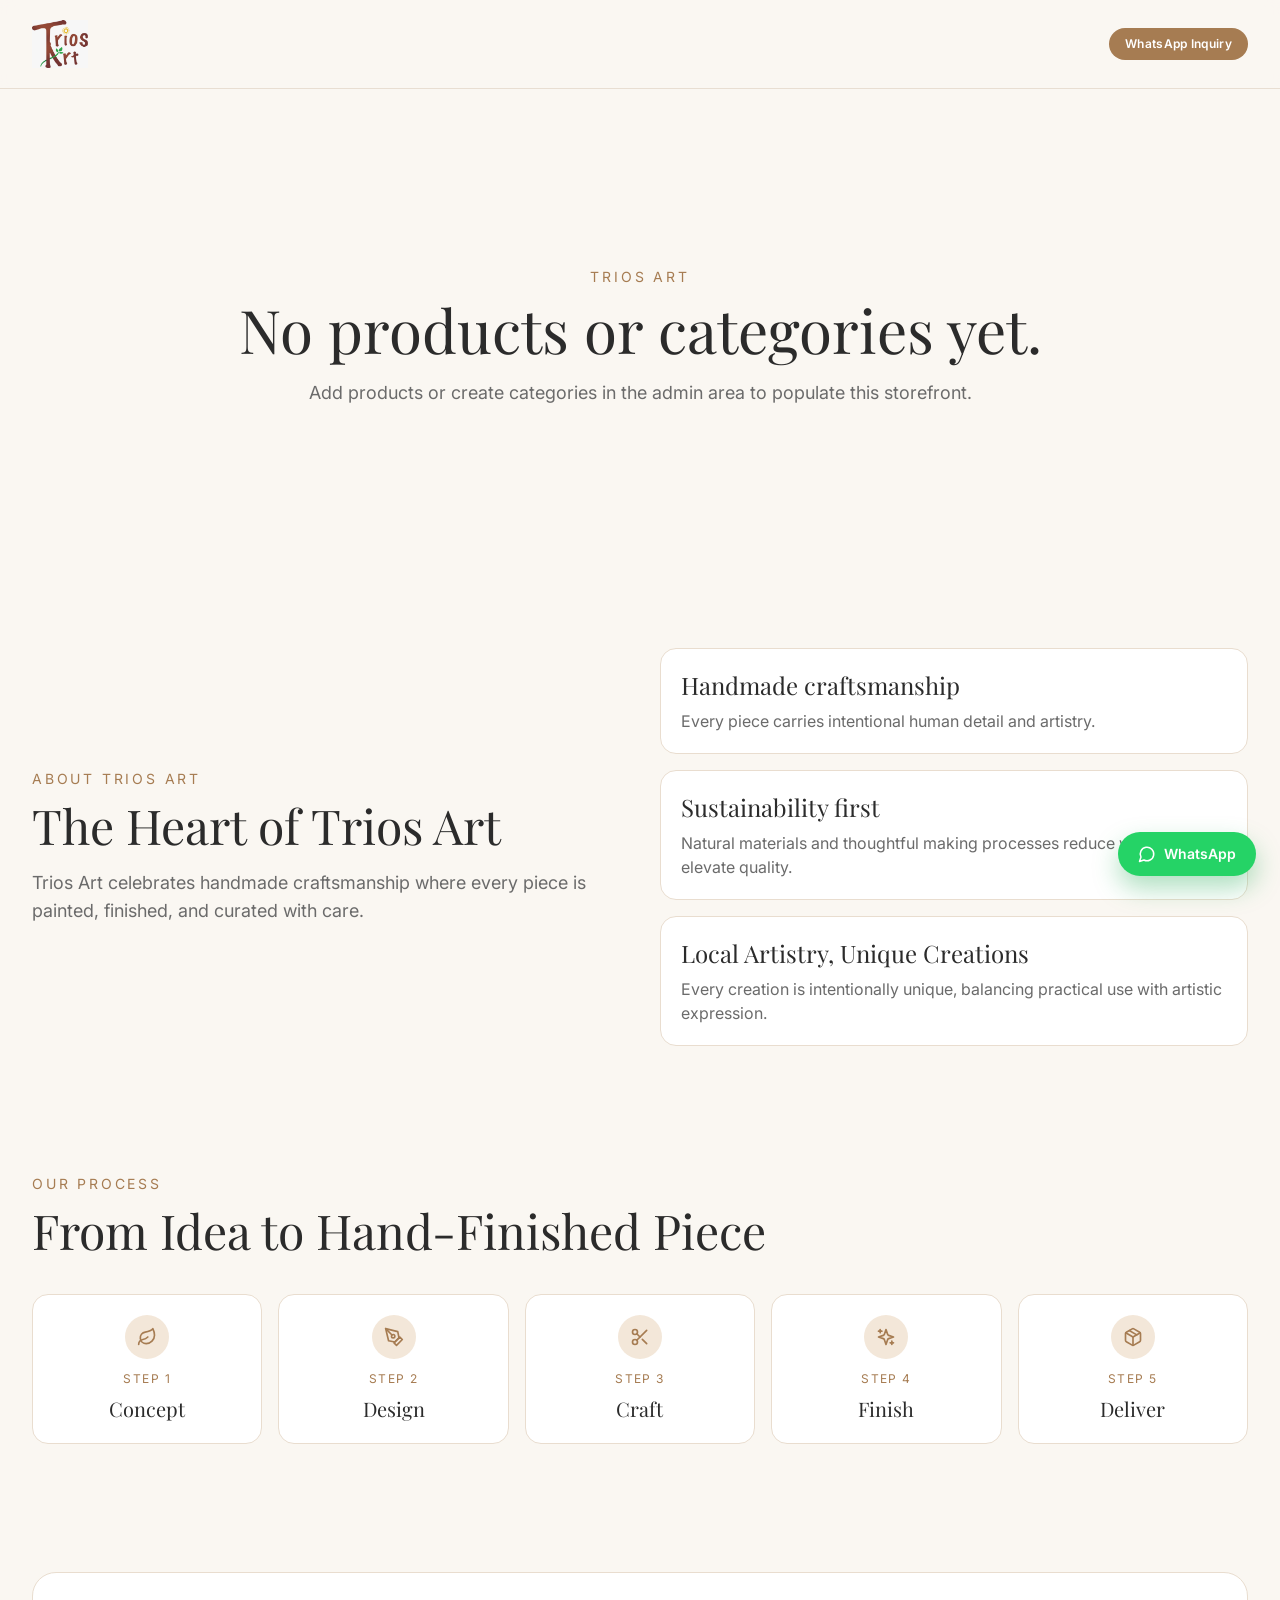
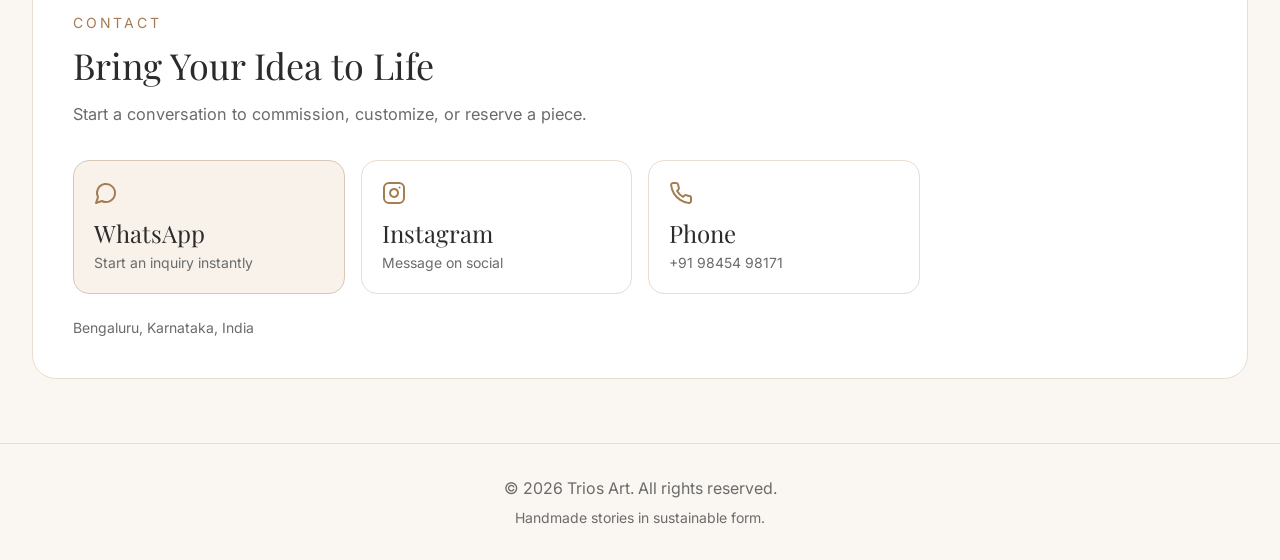
==== commit b98a4e79: "Deploy from private repo" ====
--- a/index.html
+++ b/index.html
@@ -2,14 +2,14 @@
 <html lang="en">
   <head>
     <meta charset="UTF-8" />
-    <link rel="icon" type="image/svg+xml" href="./vite.svg" />
+    <link rel="icon" href="./trios-art-logo.jpeg" />
     <meta name="viewport" content="width=device-width, initial-scale=1.0" />
     <title>Trios Art | Hand-Painted Jute Bags</title>
-    <meta name="description" content="Trios Art offers unique hand-painted jute bags that combine artistic expression with sustainable fashion. Shop our collection of eco-friendly, stylish bags.">
-    <script type="module" crossorigin src="./assets/index-X2_ZpUjC.js"></script>
-    <link rel="stylesheet" crossorigin href="./assets/index-9matQOxQ.css">
+    <meta name="description" content="Trios Art offers unique hand-painted jute products that blend artistic expression with sustainable fashion. Explore our collection of stylish, eco-friendly products, thoughtfully crafted for conscious living.">
+    <script type="module" crossorigin src="./assets/index-DQrEMQS_.js"></script>
+    <link rel="stylesheet" crossorigin href="./assets/index-ONHkC5ST.css">
   </head>
   <body>
     <div id="root"></div>
   </body>
-</html>+</html>
--- a/assets/index-ONHkC5ST.css
+++ b/assets/index-ONHkC5ST.css
@@ -0,0 +1 @@
+@import"https://fonts.googleapis.com/css2?family=Inter:wght@400;500;600;700&family=Playfair+Display:wght@500;600;700&display=swap";*,:before,:after{--tw-border-spacing-x: 0;--tw-border-spacing-y: 0;--tw-translate-x: 0;--tw-translate-y: 0;--tw-rotate: 0;--tw-skew-x: 0;--tw-skew-y: 0;--tw-scale-x: 1;--tw-scale-y: 1;--tw-pan-x: ;--tw-pan-y: ;--tw-pinch-zoom: ;--tw-scroll-snap-strictness: proximity;--tw-gradient-from-position: ;--tw-gradient-via-position: ;--tw-gradient-to-position: ;--tw-ordinal: ;--tw-slashed-zero: ;--tw-numeric-figure: ;--tw-numeric-spacing: ;--tw-numeric-fraction: ;--tw-ring-inset: ;--tw-ring-offset-width: 0px;--tw-ring-offset-color: #fff;--tw-ring-color: rgb(59 130 246 / .5);--tw-ring-offset-shadow: 0 0 #0000;--tw-ring-shadow: 0 0 #0000;--tw-shadow: 0 0 #0000;--tw-shadow-colored: 0 0 #0000;--tw-blur: ;--tw-brightness: ;--tw-contrast: ;--tw-grayscale: ;--tw-hue-rotate: ;--tw-invert: ;--tw-saturate: ;--tw-sepia: ;--tw-drop-shadow: ;--tw-backdrop-blur: ;--tw-backdrop-brightness: ;--tw-backdrop-contrast: ;--tw-backdrop-grayscale: ;--tw-backdrop-hue-rotate: ;--tw-backdrop-invert: ;--tw-backdrop-opacity: ;--tw-backdrop-saturate: ;--tw-backdrop-sepia: ;--tw-contain-size: ;--tw-contain-layout: ;--tw-contain-paint: ;--tw-contain-style: }::backdrop{--tw-border-spacing-x: 0;--tw-border-spacing-y: 0;--tw-translate-x: 0;--tw-translate-y: 0;--tw-rotate: 0;--tw-skew-x: 0;--tw-skew-y: 0;--tw-scale-x: 1;--tw-scale-y: 1;--tw-pan-x: ;--tw-pan-y: ;--tw-pinch-zoom: ;--tw-scroll-snap-strictness: proximity;--tw-gradient-from-position: ;--tw-gradient-via-position: ;--tw-gradient-to-position: ;--tw-ordinal: ;--tw-slashed-zero: ;--tw-numeric-figure: ;--tw-numeric-spacing: ;--tw-numeric-fraction: ;--tw-ring-inset: ;--tw-ring-offset-width: 0px;--tw-ring-offset-color: #fff;--tw-ring-color: rgb(59 130 246 / .5);--tw-ring-offset-shadow: 0 0 #0000;--tw-ring-shadow: 0 0 #0000;--tw-shadow: 0 0 #0000;--tw-shadow-colored: 0 0 #0000;--tw-blur: ;--tw-brightness: ;--tw-contrast: ;--tw-grayscale: ;--tw-hue-rotate: ;--tw-invert: ;--tw-saturate: ;--tw-sepia: ;--tw-drop-shadow: ;--tw-backdrop-blur: ;--tw-backdrop-brightness: ;--tw-backdrop-contrast: ;--tw-backdrop-grayscale: ;--tw-backdrop-hue-rotate: ;--tw-backdrop-invert: ;--tw-backdrop-opacity: ;--tw-backdrop-saturate: ;--tw-backdrop-sepia: ;--tw-contain-size: ;--tw-contain-layout: ;--tw-contain-paint: ;--tw-contain-style: }*,:before,:after{box-sizing:border-box;border-width:0;border-style:solid;border-color:#cfcfcf}:before,:after{--tw-content: ""}html,:host{line-height:1.5;-webkit-text-size-adjust:100%;-moz-tab-size:4;-o-tab-size:4;tab-size:4;font-family:Inter,ui-sans-serif,system-ui,sans-serif;font-feature-settings:normal;font-variation-settings:normal;-webkit-tap-highlight-color:transparent}body{margin:0;line-height:inherit}hr{height:0;color:inherit;border-top-width:1px}abbr:where([title]){-webkit-text-decoration:underline dotted;text-decoration:underline dotted}h1,h2,h3,h4,h5,h6{font-size:inherit;font-weight:inherit}a{color:inherit;text-decoration:inherit}b,strong{font-weight:bolder}code,kbd,samp,pre{font-family:ui-monospace,SFMono-Regular,Menlo,Monaco,Consolas,Liberation Mono,Courier New,monospace;font-feature-settings:normal;font-variation-settings:normal;font-size:1em}small{font-size:80%}sub,sup{font-size:75%;line-height:0;position:relative;vertical-align:baseline}sub{bottom:-.25em}sup{top:-.5em}table{text-indent:0;border-color:inherit;border-collapse:collapse}button,input,optgroup,select,textarea{font-family:inherit;font-feature-settings:inherit;font-variation-settings:inherit;font-size:100%;font-weight:inherit;line-height:inherit;letter-spacing:inherit;color:inherit;margin:0;padding:0}button,select{text-transform:none}button,input:where([type=button]),input:where([type=reset]),input:where([type=submit]){-webkit-appearance:button;background-color:transparent;background-image:none}:-moz-focusring{outline:auto}:-moz-ui-invalid{box-shadow:none}progress{vertical-align:baseline}::-webkit-inner-spin-button,::-webkit-outer-spin-button{height:auto}[type=search]{-webkit-appearance:textfield;outline-offset:-2px}::-webkit-search-decoration{-webkit-appearance:none}::-webkit-file-upload-button{-webkit-appearance:button;font:inherit}summary{display:list-item}blockquote,dl,dd,h1,h2,h3,h4,h5,h6,hr,figure,p,pre{margin:0}fieldset{margin:0;padding:0}legend{padding:0}ol,ul,menu{list-style:none;margin:0;padding:0}dialog{padding:0}textarea{resize:vertical}input::-moz-placeholder,textarea::-moz-placeholder{opacity:1;color:#6e6e6e}input::placeholder,textarea::placeholder{opacity:1;color:#6e6e6e}button,[role=button]{cursor:pointer}:disabled{cursor:default}img,svg,video,canvas,audio,iframe,embed,object{display:block;vertical-align:middle}img,video{max-width:100%;height:auto}[hidden]:where(:not([hidden=until-found])){display:none}html{scroll-behavior:smooth}body{font-family:Inter,ui-sans-serif,system-ui,sans-serif;background:#faf7f2;color:#2b2b2b}.pointer-events-none{pointer-events:none}.fixed{position:fixed}.absolute{position:absolute}.relative{position:relative}.sticky{position:sticky}.inset-0{top:0;right:0;bottom:0;left:0}.bottom-3{bottom:.75rem}.bottom-5{bottom:1.25rem}.bottom-6{bottom:1.5rem}.left-4{left:1rem}.left-6{left:1.5rem}.right-4{right:1rem}.right-5{right:1.25rem}.right-6{right:1.5rem}.top-0{top:0}.top-1\/2{top:50%}.top-4{top:1rem}.top-6{top:1.5rem}.z-10{z-index:10}.z-20{z-index:20}.z-30{z-index:30}.z-40{z-index:40}.z-50{z-index:50}.mx-auto{margin-left:auto;margin-right:auto}.-mt-3{margin-top:-.75rem}.mb-1{margin-bottom:.25rem}.mb-14{margin-bottom:3.5rem}.mb-2{margin-bottom:.5rem}.mb-3{margin-bottom:.75rem}.mb-4{margin-bottom:1rem}.mb-6{margin-bottom:1.5rem}.mb-8{margin-bottom:2rem}.ml-auto{margin-left:auto}.mt-0\.5{margin-top:.125rem}.mt-1{margin-top:.25rem}.mt-10{margin-top:2.5rem}.mt-2{margin-top:.5rem}.mt-3{margin-top:.75rem}.mt-4{margin-top:1rem}.mt-5{margin-top:1.25rem}.mt-6{margin-top:1.5rem}.mt-8{margin-top:2rem}.line-clamp-2{overflow:hidden;display:-webkit-box;-webkit-box-orient:vertical;-webkit-line-clamp:2}.line-clamp-3{overflow:hidden;display:-webkit-box;-webkit-box-orient:vertical;-webkit-line-clamp:3}.line-clamp-5{overflow:hidden;display:-webkit-box;-webkit-box-orient:vertical;-webkit-line-clamp:5}.block{display:block}.inline-block{display:inline-block}.flex{display:flex}.inline-flex{display:inline-flex}.grid{display:grid}.hidden{display:none}.h-11{height:2.75rem}.h-14{height:3.5rem}.h-2{height:.5rem}.h-2\.5{height:.625rem}.h-20{height:5rem}.h-24{height:6rem}.h-28{height:7rem}.h-4{height:1rem}.h-5{height:1.25rem}.h-64{height:16rem}.h-9{height:2.25rem}.h-\[420px\]{height:420px}.h-full{height:100%}.min-h-\[320px\]{min-height:320px}.min-h-\[55vh\]{min-height:55vh}.min-h-screen{min-height:100vh}.w-11{width:2.75rem}.w-14{width:3.5rem}.w-2{width:.5rem}.w-20{width:5rem}.w-28{width:7rem}.w-4{width:1rem}.w-5{width:1.25rem}.w-56{width:14rem}.w-7{width:1.75rem}.w-9{width:2.25rem}.w-auto{width:auto}.w-fit{width:-moz-fit-content;width:fit-content}.w-full{width:100%}.min-w-0{min-width:0px}.max-w-2xl{max-width:42rem}.max-w-3xl{max-width:48rem}.max-w-6xl{max-width:72rem}.max-w-7xl{max-width:80rem}.max-w-md{max-width:28rem}.flex-1{flex:1 1 0%}.flex-shrink-0,.shrink-0{flex-shrink:0}.-translate-y-1\/2{--tw-translate-y: -50%;transform:translate(var(--tw-translate-x),var(--tw-translate-y)) rotate(var(--tw-rotate)) skew(var(--tw-skew-x)) skewY(var(--tw-skew-y)) scaleX(var(--tw-scale-x)) scaleY(var(--tw-scale-y))}.translate-y-0{--tw-translate-y: 0px;transform:translate(var(--tw-translate-x),var(--tw-translate-y)) rotate(var(--tw-rotate)) skew(var(--tw-skew-x)) skewY(var(--tw-skew-y)) scaleX(var(--tw-scale-x)) scaleY(var(--tw-scale-y))}.translate-y-5{--tw-translate-y: 1.25rem;transform:translate(var(--tw-translate-x),var(--tw-translate-y)) rotate(var(--tw-rotate)) skew(var(--tw-skew-x)) skewY(var(--tw-skew-y)) scaleX(var(--tw-scale-x)) scaleY(var(--tw-scale-y))}.transform{transform:translate(var(--tw-translate-x),var(--tw-translate-y)) rotate(var(--tw-rotate)) skew(var(--tw-skew-x)) skewY(var(--tw-skew-y)) scaleX(var(--tw-scale-x)) scaleY(var(--tw-scale-y))}.cursor-pointer{cursor:pointer}.select-none{-webkit-user-select:none;-moz-user-select:none;user-select:none}.resize-y{resize:vertical}.grid-cols-1{grid-template-columns:repeat(1,minmax(0,1fr))}.grid-cols-2{grid-template-columns:repeat(2,minmax(0,1fr))}.grid-cols-3{grid-template-columns:repeat(3,minmax(0,1fr))}.grid-cols-5{grid-template-columns:repeat(5,minmax(0,1fr))}.flex-col{flex-direction:column}.flex-wrap{flex-wrap:wrap}.items-start{align-items:flex-start}.items-end{align-items:flex-end}.items-center{align-items:center}.justify-end{justify-content:flex-end}.justify-center{justify-content:center}.justify-between{justify-content:space-between}.gap-1{gap:.25rem}.gap-10{gap:2.5rem}.gap-2{gap:.5rem}.gap-3{gap:.75rem}.gap-4{gap:1rem}.gap-6{gap:1.5rem}.space-y-2>:not([hidden])~:not([hidden]){--tw-space-y-reverse: 0;margin-top:calc(.5rem * calc(1 - var(--tw-space-y-reverse)));margin-bottom:calc(.5rem * var(--tw-space-y-reverse))}.space-y-3>:not([hidden])~:not([hidden]){--tw-space-y-reverse: 0;margin-top:calc(.75rem * calc(1 - var(--tw-space-y-reverse)));margin-bottom:calc(.75rem * var(--tw-space-y-reverse))}.space-y-4>:not([hidden])~:not([hidden]){--tw-space-y-reverse: 0;margin-top:calc(1rem * calc(1 - var(--tw-space-y-reverse)));margin-bottom:calc(1rem * var(--tw-space-y-reverse))}.space-y-6>:not([hidden])~:not([hidden]){--tw-space-y-reverse: 0;margin-top:calc(1.5rem * calc(1 - var(--tw-space-y-reverse)));margin-bottom:calc(1.5rem * var(--tw-space-y-reverse))}.space-y-8>:not([hidden])~:not([hidden]){--tw-space-y-reverse: 0;margin-top:calc(2rem * calc(1 - var(--tw-space-y-reverse)));margin-bottom:calc(2rem * var(--tw-space-y-reverse))}.overflow-hidden{overflow:hidden}.truncate{overflow:hidden;text-overflow:ellipsis;white-space:nowrap}.rounded{border-radius:.25rem}.rounded-2xl{border-radius:1rem}.rounded-3xl{border-radius:1.5rem}.rounded-full{border-radius:9999px}.rounded-lg{border-radius:.5rem}.rounded-xl{border-radius:.75rem}.border{border-width:1px}.border-b{border-bottom-width:1px}.border-t{border-top-width:1px}.border-dashed{border-style:dashed}.border-\[\#A67C52\]{--tw-border-opacity: 1;border-color:rgb(166 124 82 / var(--tw-border-opacity, 1))}.border-\[\#D9C8B7\]{--tw-border-opacity: 1;border-color:rgb(217 200 183 / var(--tw-border-opacity, 1))}.border-\[\#E8DED2\]{--tw-border-opacity: 1;border-color:rgb(232 222 210 / var(--tw-border-opacity, 1))}.border-\[\#E9DDCF\]{--tw-border-opacity: 1;border-color:rgb(233 221 207 / var(--tw-border-opacity, 1))}.border-\[\#EDE3D8\]{--tw-border-opacity: 1;border-color:rgb(237 227 216 / var(--tw-border-opacity, 1))}.border-\[\#EFE5D9\]{--tw-border-opacity: 1;border-color:rgb(239 229 217 / var(--tw-border-opacity, 1))}.border-amber-200{--tw-border-opacity: 1;border-color:rgb(245 229 161 / var(--tw-border-opacity, 1))}.border-gray-200{--tw-border-opacity: 1;border-color:rgb(207 207 207 / var(--tw-border-opacity, 1))}.border-gray-300{--tw-border-opacity: 1;border-color:rgb(158 158 158 / var(--tw-border-opacity, 1))}.border-indigo-500{--tw-border-opacity: 1;border-color:rgb(91 68 204 / var(--tw-border-opacity, 1))}.border-indigo-600{--tw-border-opacity: 1;border-color:rgb(76 55 171 / var(--tw-border-opacity, 1))}.border-red-200{--tw-border-opacity: 1;border-color:rgb(254 202 202 / var(--tw-border-opacity, 1))}.border-red-300{--tw-border-opacity: 1;border-color:rgb(252 165 165 / var(--tw-border-opacity, 1))}.border-transparent{border-color:transparent}.bg-\[\#25D366\]{--tw-bg-opacity: 1;background-color:rgb(37 211 102 / var(--tw-bg-opacity, 1))}.bg-\[\#A67C52\]{--tw-bg-opacity: 1;background-color:rgb(166 124 82 / var(--tw-bg-opacity, 1))}.bg-\[\#A67C52\]\/10{background-color:#a67c521a}.bg-\[\#C4A882\]{--tw-bg-opacity: 1;background-color:rgb(196 168 130 / var(--tw-bg-opacity, 1))}.bg-\[\#F1E4D6\]{--tw-bg-opacity: 1;background-color:rgb(241 228 214 / var(--tw-bg-opacity, 1))}.bg-\[\#F3E7D9\]{--tw-bg-opacity: 1;background-color:rgb(243 231 217 / var(--tw-bg-opacity, 1))}.bg-\[\#F4E9DC\]{--tw-bg-opacity: 1;background-color:rgb(244 233 220 / var(--tw-bg-opacity, 1))}.bg-\[\#F4EEE6\]{--tw-bg-opacity: 1;background-color:rgb(244 238 230 / var(--tw-bg-opacity, 1))}.bg-\[\#F7F1E8\]{--tw-bg-opacity: 1;background-color:rgb(247 241 232 / var(--tw-bg-opacity, 1))}.bg-\[\#F8F2EA\]{--tw-bg-opacity: 1;background-color:rgb(248 242 234 / var(--tw-bg-opacity, 1))}.bg-\[\#FAF7F2\]{--tw-bg-opacity: 1;background-color:rgb(250 247 242 / var(--tw-bg-opacity, 1))}.bg-\[\#FAF7F2\]\/90{background-color:#faf7f2e6}.bg-\[\#FBF8F3\]{--tw-bg-opacity: 1;background-color:rgb(251 248 243 / var(--tw-bg-opacity, 1))}.bg-amber-50{--tw-bg-opacity: 1;background-color:rgb(255 251 235 / var(--tw-bg-opacity, 1))}.bg-gray-100{--tw-bg-opacity: 1;background-color:rgb(229 229 229 / var(--tw-bg-opacity, 1))}.bg-gray-50{--tw-bg-opacity: 1;background-color:rgb(245 245 245 / var(--tw-bg-opacity, 1))}.bg-green-100{--tw-bg-opacity: 1;background-color:rgb(220 252 231 / var(--tw-bg-opacity, 1))}.bg-indigo-50{--tw-bg-opacity: 1;background-color:rgb(240 236 249 / var(--tw-bg-opacity, 1))}.bg-indigo-600{--tw-bg-opacity: 1;background-color:rgb(76 55 171 / var(--tw-bg-opacity, 1))}.bg-red-50{--tw-bg-opacity: 1;background-color:rgb(254 242 242 / var(--tw-bg-opacity, 1))}.bg-red-600{--tw-bg-opacity: 1;background-color:rgb(220 38 38 / var(--tw-bg-opacity, 1))}.bg-white{--tw-bg-opacity: 1;background-color:rgb(255 255 255 / var(--tw-bg-opacity, 1))}.bg-white\/80{background-color:#fffc}.bg-white\/95{background-color:#fffffff2}.bg-gradient-to-b{background-image:linear-gradient(to bottom,var(--tw-gradient-stops))}.from-\[\#F5EDE0\]{--tw-gradient-from: #F5EDE0 var(--tw-gradient-from-position);--tw-gradient-to: rgb(245 237 224 / 0) var(--tw-gradient-to-position);--tw-gradient-stops: var(--tw-gradient-from), var(--tw-gradient-to)}.via-\[\#FAF3EB\]{--tw-gradient-to: rgb(250 243 235 / 0) var(--tw-gradient-to-position);--tw-gradient-stops: var(--tw-gradient-from), #FAF3EB var(--tw-gradient-via-position), var(--tw-gradient-to)}.to-\[\#FAF7F2\]{--tw-gradient-to: #FAF7F2 var(--tw-gradient-to-position)}.fill-current{fill:currentColor}.object-contain{-o-object-fit:contain;object-fit:contain}.object-cover{-o-object-fit:cover;object-fit:cover}.p-1{padding:.25rem}.p-2{padding:.5rem}.p-3{padding:.75rem}.p-4{padding:1rem}.p-5{padding:1.25rem}.p-6{padding:1.5rem}.p-7{padding:1.75rem}.p-8{padding:2rem}.px-2{padding-left:.5rem;padding-right:.5rem}.px-3{padding-left:.75rem;padding-right:.75rem}.px-4{padding-left:1rem;padding-right:1rem}.px-5{padding-left:1.25rem;padding-right:1.25rem}.px-6{padding-left:1.5rem;padding-right:1.5rem}.py-0\.5{padding-top:.125rem;padding-bottom:.125rem}.py-1{padding-top:.25rem;padding-bottom:.25rem}.py-1\.5{padding-top:.375rem;padding-bottom:.375rem}.py-10{padding-top:2.5rem;padding-bottom:2.5rem}.py-14{padding-top:3.5rem;padding-bottom:3.5rem}.py-16{padding-top:4rem;padding-bottom:4rem}.py-2{padding-top:.5rem;padding-bottom:.5rem}.py-2\.5{padding-top:.625rem;padding-bottom:.625rem}.py-3{padding-top:.75rem;padding-bottom:.75rem}.py-4{padding-top:1rem;padding-bottom:1rem}.py-8{padding-top:2rem;padding-bottom:2rem}.pb-8{padding-bottom:2rem}.pt-14{padding-top:3.5rem}.pt-2{padding-top:.5rem}.pt-3{padding-top:.75rem}.pt-4{padding-top:1rem}.pt-6{padding-top:1.5rem}.text-left{text-align:left}.text-center{text-align:center}.font-serif{font-family:ui-serif,Georgia,Cambria,Times New Roman,Times,serif}.text-2xl{font-size:1.5rem;line-height:2rem}.text-4xl{font-size:2.25rem;line-height:2.5rem}.text-5xl{font-size:3rem;line-height:1}.text-\[0\.65rem\]{font-size:.65rem}.text-\[0\.94rem\]{font-size:.94rem}.text-\[0\.95rem\]{font-size:.95rem}.text-\[0\.97rem\]{font-size:.97rem}.text-\[0\.98rem\]{font-size:.98rem}.text-\[1\.02rem\]{font-size:1.02rem}.text-\[1\.65rem\]{font-size:1.65rem}.text-\[1\.6rem\]{font-size:1.6rem}.text-\[2\.05rem\]{font-size:2.05rem}.text-\[2\.35rem\]{font-size:2.35rem}.text-\[2rem\]{font-size:2rem}.text-\[8rem\]{font-size:8rem}.text-base{font-size:1rem;line-height:1.5rem}.text-lg{font-size:1.125rem;line-height:1.75rem}.text-sm{font-size:.875rem;line-height:1.25rem}.text-xl{font-size:1.25rem;line-height:1.75rem}.text-xs{font-size:.75rem;line-height:1rem}.font-bold{font-weight:700}.font-medium{font-weight:500}.font-semibold{font-weight:600}.uppercase{text-transform:uppercase}.leading-\[1\.1\]{line-height:1.1}.leading-none{line-height:1}.leading-relaxed{line-height:1.625}.leading-tight{line-height:1.25}.tracking-\[0\.08em\]{letter-spacing:.08em}.tracking-\[0\.12em\]{letter-spacing:.12em}.tracking-\[0\.14em\]{letter-spacing:.14em}.tracking-\[0\.18em\]{letter-spacing:.18em}.tracking-\[0\.1em\]{letter-spacing:.1em}.tracking-\[0\.2em\]{letter-spacing:.2em}.tracking-wide{letter-spacing:.025em}.text-\[\#2B2B2B\]{--tw-text-opacity: 1;color:rgb(43 43 43 / var(--tw-text-opacity, 1))}.text-\[\#6B6B6B\]{--tw-text-opacity: 1;color:rgb(107 107 107 / var(--tw-text-opacity, 1))}.text-\[\#7F5B3A\]{--tw-text-opacity: 1;color:rgb(127 91 58 / var(--tw-text-opacity, 1))}.text-\[\#8F6843\]{--tw-text-opacity: 1;color:rgb(143 104 67 / var(--tw-text-opacity, 1))}.text-\[\#A67C52\]{--tw-text-opacity: 1;color:rgb(166 124 82 / var(--tw-text-opacity, 1))}.text-\[\#A67C52\]\/10{color:#a67c521a}.text-amber-700{--tw-text-opacity: 1;color:rgb(180 83 9 / var(--tw-text-opacity, 1))}.text-gray-400{--tw-text-opacity: 1;color:rgb(110 110 110 / var(--tw-text-opacity, 1))}.text-gray-500{--tw-text-opacity: 1;color:rgb(79 79 79 / var(--tw-text-opacity, 1))}.text-gray-600{--tw-text-opacity: 1;color:rgb(61 61 61 / var(--tw-text-opacity, 1))}.text-gray-700{--tw-text-opacity: 1;color:rgb(45 45 45 / var(--tw-text-opacity, 1))}.text-gray-800{--tw-text-opacity: 1;color:rgb(30 30 30 / var(--tw-text-opacity, 1))}.text-gray-900{--tw-text-opacity: 1;color:rgb(18 18 18 / var(--tw-text-opacity, 1))}.text-green-700{--tw-text-opacity: 1;color:rgb(21 128 61 / var(--tw-text-opacity, 1))}.text-indigo-700{--tw-text-opacity: 1;color:rgb(61 42 138 / var(--tw-text-opacity, 1))}.text-red-500{--tw-text-opacity: 1;color:rgb(239 68 68 / var(--tw-text-opacity, 1))}.text-red-600{--tw-text-opacity: 1;color:rgb(220 38 38 / var(--tw-text-opacity, 1))}.text-red-700{--tw-text-opacity: 1;color:rgb(185 28 28 / var(--tw-text-opacity, 1))}.text-white{--tw-text-opacity: 1;color:rgb(255 255 255 / var(--tw-text-opacity, 1))}.underline{text-decoration-line:underline}.opacity-0{opacity:0}.opacity-100{opacity:1}.opacity-50{opacity:.5}.shadow{--tw-shadow: 0 1px 3px 0 rgb(0 0 0 / .1), 0 1px 2px -1px rgb(0 0 0 / .1);--tw-shadow-colored: 0 1px 3px 0 var(--tw-shadow-color), 0 1px 2px -1px var(--tw-shadow-color);box-shadow:var(--tw-ring-offset-shadow, 0 0 #0000),var(--tw-ring-shadow, 0 0 #0000),var(--tw-shadow)}.shadow-\[0_12px_26px_rgba\(22\,163\,74\,0\.35\)\]{--tw-shadow: 0 12px 26px rgba(22,163,74,.35);--tw-shadow-colored: 0 12px 26px var(--tw-shadow-color);box-shadow:var(--tw-ring-offset-shadow, 0 0 #0000),var(--tw-ring-shadow, 0 0 #0000),var(--tw-shadow)}.shadow-\[0_20px_50px_rgba\(166\,124\,82\,0\.18\)\]{--tw-shadow: 0 20px 50px rgba(166,124,82,.18);--tw-shadow-colored: 0 20px 50px var(--tw-shadow-color);box-shadow:var(--tw-ring-offset-shadow, 0 0 #0000),var(--tw-ring-shadow, 0 0 #0000),var(--tw-shadow)}.shadow-lg{--tw-shadow: 0 10px 15px -3px rgb(0 0 0 / .1), 0 4px 6px -4px rgb(0 0 0 / .1);--tw-shadow-colored: 0 10px 15px -3px var(--tw-shadow-color), 0 4px 6px -4px var(--tw-shadow-color);box-shadow:var(--tw-ring-offset-shadow, 0 0 #0000),var(--tw-ring-shadow, 0 0 #0000),var(--tw-shadow)}.shadow-md{--tw-shadow: 0 4px 6px -1px rgb(0 0 0 / .1), 0 2px 4px -2px rgb(0 0 0 / .1);--tw-shadow-colored: 0 4px 6px -1px var(--tw-shadow-color), 0 2px 4px -2px var(--tw-shadow-color);box-shadow:var(--tw-ring-offset-shadow, 0 0 #0000),var(--tw-ring-shadow, 0 0 #0000),var(--tw-shadow)}.shadow-sm{--tw-shadow: 0 1px 2px 0 rgb(0 0 0 / .05);--tw-shadow-colored: 0 1px 2px 0 var(--tw-shadow-color);box-shadow:var(--tw-ring-offset-shadow, 0 0 #0000),var(--tw-ring-shadow, 0 0 #0000),var(--tw-shadow)}.ring-1{--tw-ring-offset-shadow: var(--tw-ring-inset) 0 0 0 var(--tw-ring-offset-width) var(--tw-ring-offset-color);--tw-ring-shadow: var(--tw-ring-inset) 0 0 0 calc(1px + var(--tw-ring-offset-width)) var(--tw-ring-color);box-shadow:var(--tw-ring-offset-shadow),var(--tw-ring-shadow),var(--tw-shadow, 0 0 #0000)}.ring-2{--tw-ring-offset-shadow: var(--tw-ring-inset) 0 0 0 var(--tw-ring-offset-width) var(--tw-ring-offset-color);--tw-ring-shadow: var(--tw-ring-inset) 0 0 0 calc(2px + var(--tw-ring-offset-width)) var(--tw-ring-color);box-shadow:var(--tw-ring-offset-shadow),var(--tw-ring-shadow),var(--tw-shadow, 0 0 #0000)}.ring-inset{--tw-ring-inset: inset}.ring-\[\#D9C8B7\]{--tw-ring-opacity: 1;--tw-ring-color: rgb(217 200 183 / var(--tw-ring-opacity, 1))}.ring-gray-200{--tw-ring-opacity: 1;--tw-ring-color: rgb(207 207 207 / var(--tw-ring-opacity, 1))}.ring-indigo-200{--tw-ring-opacity: 1;--tw-ring-color: rgb(192 179 235 / var(--tw-ring-opacity, 1))}.filter{filter:var(--tw-blur) var(--tw-brightness) var(--tw-contrast) var(--tw-grayscale) var(--tw-hue-rotate) var(--tw-invert) var(--tw-saturate) var(--tw-sepia) var(--tw-drop-shadow)}.backdrop-blur{--tw-backdrop-blur: blur(8px);-webkit-backdrop-filter:var(--tw-backdrop-blur) var(--tw-backdrop-brightness) var(--tw-backdrop-contrast) var(--tw-backdrop-grayscale) var(--tw-backdrop-hue-rotate) var(--tw-backdrop-invert) var(--tw-backdrop-opacity) var(--tw-backdrop-saturate) var(--tw-backdrop-sepia);backdrop-filter:var(--tw-backdrop-blur) var(--tw-backdrop-brightness) var(--tw-backdrop-contrast) var(--tw-backdrop-grayscale) var(--tw-backdrop-hue-rotate) var(--tw-backdrop-invert) var(--tw-backdrop-opacity) var(--tw-backdrop-saturate) var(--tw-backdrop-sepia)}.transition{transition-property:color,background-color,border-color,text-decoration-color,fill,stroke,opacity,box-shadow,transform,filter,-webkit-backdrop-filter;transition-property:color,background-color,border-color,text-decoration-color,fill,stroke,opacity,box-shadow,transform,filter,backdrop-filter;transition-property:color,background-color,border-color,text-decoration-color,fill,stroke,opacity,box-shadow,transform,filter,backdrop-filter,-webkit-backdrop-filter;transition-timing-function:cubic-bezier(.4,0,.2,1);transition-duration:.15s}.transition-all{transition-property:all;transition-timing-function:cubic-bezier(.4,0,.2,1);transition-duration:.15s}.transition-shadow{transition-property:box-shadow;transition-timing-function:cubic-bezier(.4,0,.2,1);transition-duration:.15s}.transition-transform{transition-property:transform;transition-timing-function:cubic-bezier(.4,0,.2,1);transition-duration:.15s}.duration-200{transition-duration:.2s}.duration-300{transition-duration:.3s}.duration-500{transition-duration:.5s}.duration-700{transition-duration:.7s}.ease-out{transition-timing-function:cubic-bezier(0,0,.2,1)}.font-heading{font-family:Playfair Display,serif}.hover\:-translate-y-1:hover{--tw-translate-y: -.25rem;transform:translate(var(--tw-translate-x),var(--tw-translate-y)) rotate(var(--tw-rotate)) skew(var(--tw-skew-x)) skewY(var(--tw-skew-y)) scaleX(var(--tw-scale-x)) scaleY(var(--tw-scale-y))}.hover\:scale-105:hover{--tw-scale-x: 1.05;--tw-scale-y: 1.05;transform:translate(var(--tw-translate-x),var(--tw-translate-y)) rotate(var(--tw-rotate)) skew(var(--tw-skew-x)) skewY(var(--tw-skew-y)) scaleX(var(--tw-scale-x)) scaleY(var(--tw-scale-y))}.hover\:scale-\[1\.02\]:hover{--tw-scale-x: 1.02;--tw-scale-y: 1.02;transform:translate(var(--tw-translate-x),var(--tw-translate-y)) rotate(var(--tw-rotate)) skew(var(--tw-skew-x)) skewY(var(--tw-skew-y)) scaleX(var(--tw-scale-x)) scaleY(var(--tw-scale-y))}.hover\:bg-\[\#8F6843\]:hover{--tw-bg-opacity: 1;background-color:rgb(143 104 67 / var(--tw-bg-opacity, 1))}.hover\:bg-\[\#A67C52\]:hover{--tw-bg-opacity: 1;background-color:rgb(166 124 82 / var(--tw-bg-opacity, 1))}.hover\:bg-\[\#F7F1E8\]:hover{--tw-bg-opacity: 1;background-color:rgb(247 241 232 / var(--tw-bg-opacity, 1))}.hover\:bg-gray-100:hover{--tw-bg-opacity: 1;background-color:rgb(229 229 229 / var(--tw-bg-opacity, 1))}.hover\:bg-gray-200:hover{--tw-bg-opacity: 1;background-color:rgb(207 207 207 / var(--tw-bg-opacity, 1))}.hover\:bg-gray-50:hover{--tw-bg-opacity: 1;background-color:rgb(245 245 245 / var(--tw-bg-opacity, 1))}.hover\:bg-indigo-700:hover{--tw-bg-opacity: 1;background-color:rgb(61 42 138 / var(--tw-bg-opacity, 1))}.hover\:bg-red-50:hover{--tw-bg-opacity: 1;background-color:rgb(254 242 242 / var(--tw-bg-opacity, 1))}.hover\:bg-red-700:hover{--tw-bg-opacity: 1;background-color:rgb(185 28 28 / var(--tw-bg-opacity, 1))}.hover\:bg-white\/60:hover{background-color:#fff9}.hover\:text-gray-800:hover{--tw-text-opacity: 1;color:rgb(30 30 30 / var(--tw-text-opacity, 1))}.hover\:text-red-700:hover{--tw-text-opacity: 1;color:rgb(185 28 28 / var(--tw-text-opacity, 1))}.hover\:text-white:hover{--tw-text-opacity: 1;color:rgb(255 255 255 / var(--tw-text-opacity, 1))}.hover\:shadow-\[0_10px_22px_rgba\(166\,124\,82\,0\.35\)\]:hover{--tw-shadow: 0 10px 22px rgba(166,124,82,.35);--tw-shadow-colored: 0 10px 22px var(--tw-shadow-color);box-shadow:var(--tw-ring-offset-shadow, 0 0 #0000),var(--tw-ring-shadow, 0 0 #0000),var(--tw-shadow)}.hover\:shadow-\[0_16px_30px_rgba\(22\,163\,74\,0\.42\)\]:hover{--tw-shadow: 0 16px 30px rgba(22,163,74,.42);--tw-shadow-colored: 0 16px 30px var(--tw-shadow-color);box-shadow:var(--tw-ring-offset-shadow, 0 0 #0000),var(--tw-ring-shadow, 0 0 #0000),var(--tw-shadow)}.hover\:shadow-\[0_18px_34px_rgba\(66\,44\,24\,0\.14\)\]:hover{--tw-shadow: 0 18px 34px rgba(66,44,24,.14);--tw-shadow-colored: 0 18px 34px var(--tw-shadow-color);box-shadow:var(--tw-ring-offset-shadow, 0 0 #0000),var(--tw-ring-shadow, 0 0 #0000),var(--tw-shadow)}.hover\:shadow-lg:hover{--tw-shadow: 0 10px 15px -3px rgb(0 0 0 / .1), 0 4px 6px -4px rgb(0 0 0 / .1);--tw-shadow-colored: 0 10px 15px -3px var(--tw-shadow-color), 0 4px 6px -4px var(--tw-shadow-color);box-shadow:var(--tw-ring-offset-shadow, 0 0 #0000),var(--tw-ring-shadow, 0 0 #0000),var(--tw-shadow)}.hover\:shadow-md:hover{--tw-shadow: 0 4px 6px -1px rgb(0 0 0 / .1), 0 2px 4px -2px rgb(0 0 0 / .1);--tw-shadow-colored: 0 4px 6px -1px var(--tw-shadow-color), 0 2px 4px -2px var(--tw-shadow-color);box-shadow:var(--tw-ring-offset-shadow, 0 0 #0000),var(--tw-ring-shadow, 0 0 #0000),var(--tw-shadow)}.disabled\:cursor-not-allowed:disabled{cursor:not-allowed}.disabled\:opacity-40:disabled{opacity:.4}.disabled\:opacity-50:disabled{opacity:.5}.disabled\:opacity-60:disabled{opacity:.6}.group:hover .group-hover\:scale-105{--tw-scale-x: 1.05;--tw-scale-y: 1.05;transform:translate(var(--tw-translate-x),var(--tw-translate-y)) rotate(var(--tw-rotate)) skew(var(--tw-skew-x)) skewY(var(--tw-skew-y)) scaleX(var(--tw-scale-x)) scaleY(var(--tw-scale-y))}@media (min-width: 640px){.sm\:bottom-6{bottom:1.5rem}.sm\:right-6{right:1.5rem}.sm\:mt-6{margin-top:1.5rem}.sm\:mt-8{margin-top:2rem}.sm\:grid-cols-2{grid-template-columns:repeat(2,minmax(0,1fr))}.sm\:grid-cols-4{grid-template-columns:repeat(4,minmax(0,1fr))}.sm\:flex-row{flex-direction:row}.sm\:items-start{align-items:flex-start}.sm\:items-center{align-items:center}.sm\:justify-between{justify-content:space-between}.sm\:p-10{padding:2.5rem}.sm\:p-6{padding:1.5rem}.sm\:px-5{padding-left:1.25rem;padding-right:1.25rem}.sm\:px-6{padding-left:1.5rem;padding-right:1.5rem}.sm\:px-8{padding-left:2rem;padding-right:2rem}.sm\:py-12{padding-top:3rem;padding-bottom:3rem}.sm\:py-16{padding-top:4rem;padding-bottom:4rem}.sm\:py-20{padding-top:5rem;padding-bottom:5rem}.sm\:pb-10{padding-bottom:2.5rem}.sm\:pt-20{padding-top:5rem}.sm\:text-2xl{font-size:1.5rem;line-height:2rem}.sm\:text-3xl{font-size:1.875rem;line-height:2.25rem}.sm\:text-4xl{font-size:2.25rem;line-height:2.5rem}.sm\:text-5xl{font-size:3rem;line-height:1}.sm\:text-6xl{font-size:3.75rem;line-height:1}.sm\:text-\[12rem\]{font-size:12rem}.sm\:text-base{font-size:1rem;line-height:1.5rem}.sm\:text-lg{font-size:1.125rem;line-height:1.75rem}.sm\:text-sm{font-size:.875rem;line-height:1.25rem}}@media (min-width: 768px){.md\:col-span-2{grid-column:span 2 / span 2}.md\:grid-cols-2{grid-template-columns:repeat(2,minmax(0,1fr))}.md\:grid-cols-3{grid-template-columns:repeat(3,minmax(0,1fr))}.md\:grid-cols-4{grid-template-columns:repeat(4,minmax(0,1fr))}.md\:grid-cols-5{grid-template-columns:repeat(5,minmax(0,1fr))}}@media (min-width: 1024px){.lg\:grid-cols-2{grid-template-columns:repeat(2,minmax(0,1fr))}.lg\:grid-cols-3{grid-template-columns:repeat(3,minmax(0,1fr))}.lg\:grid-cols-4{grid-template-columns:repeat(4,minmax(0,1fr))}.lg\:items-center{align-items:center}.lg\:px-8{padding-left:2rem;padding-right:2rem}}@media (min-width: 1280px){.xl\:block{display:block}.xl\:hidden{display:none}}
